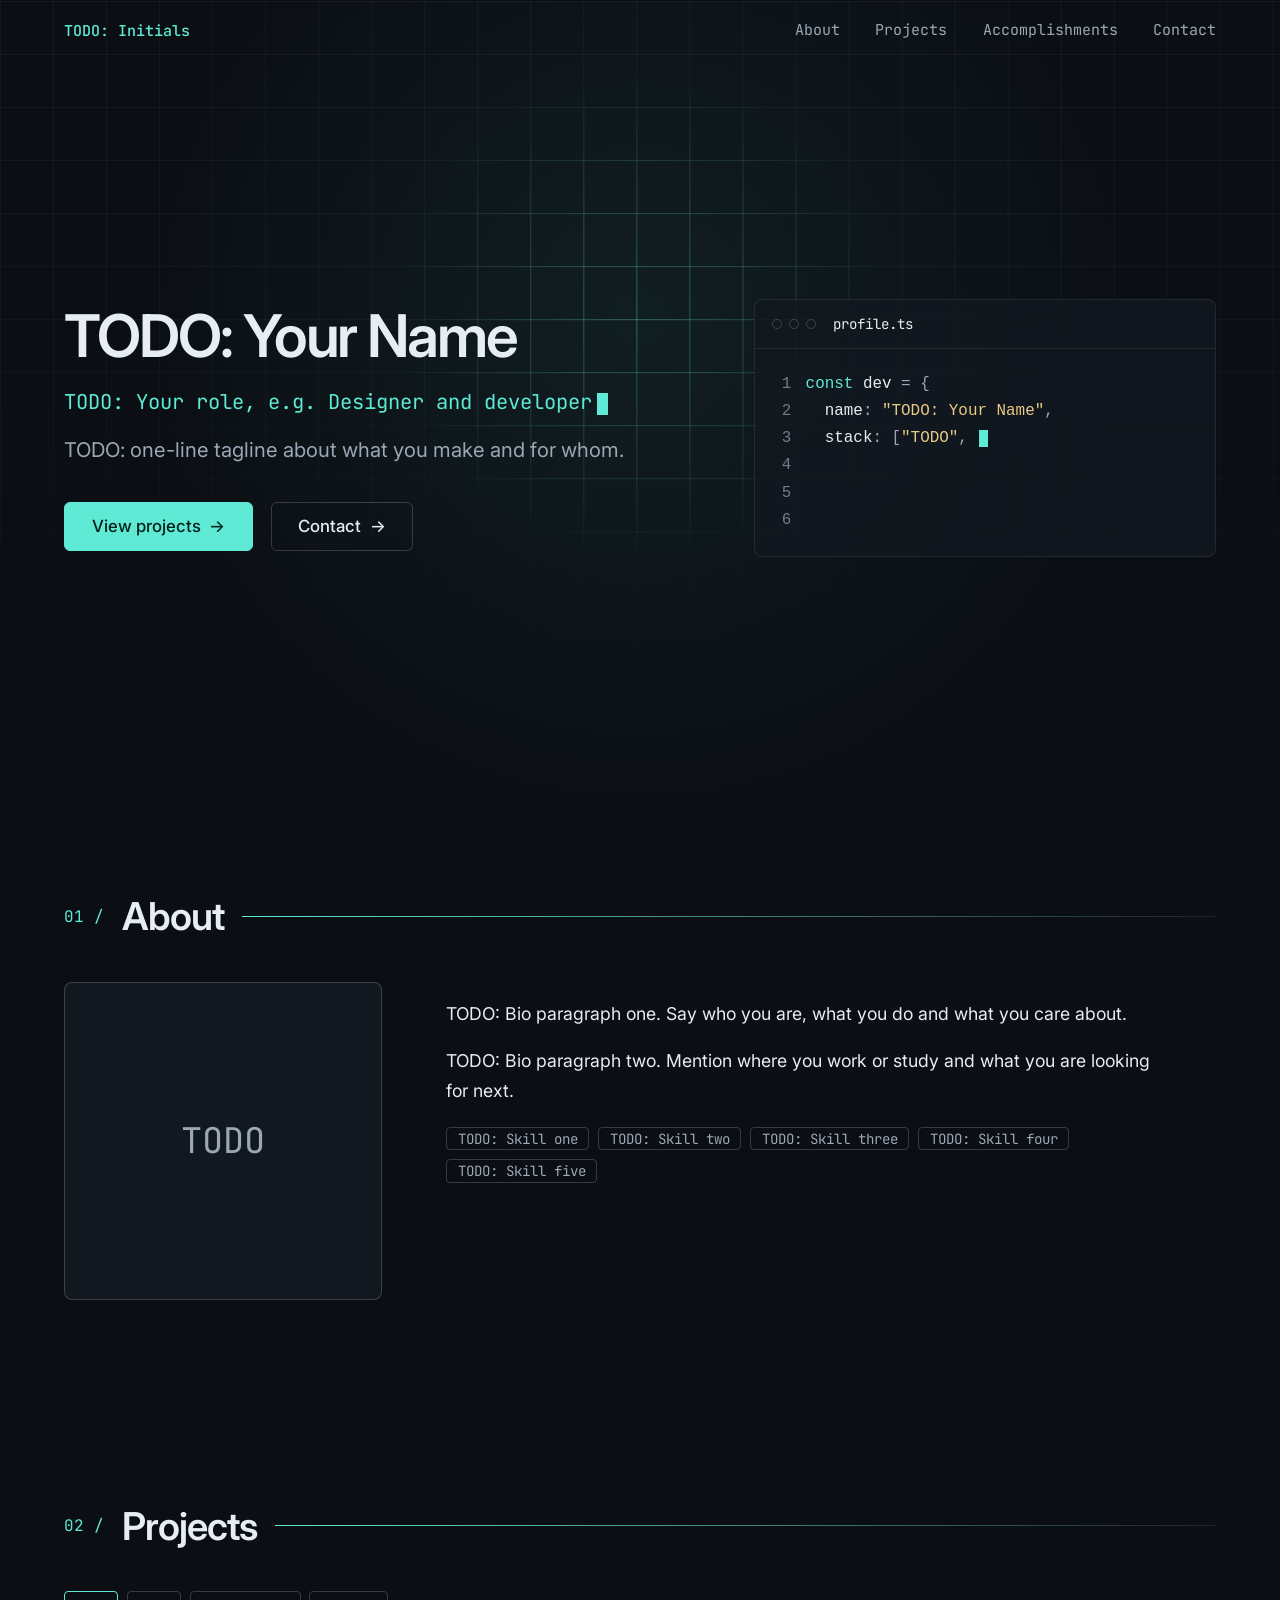
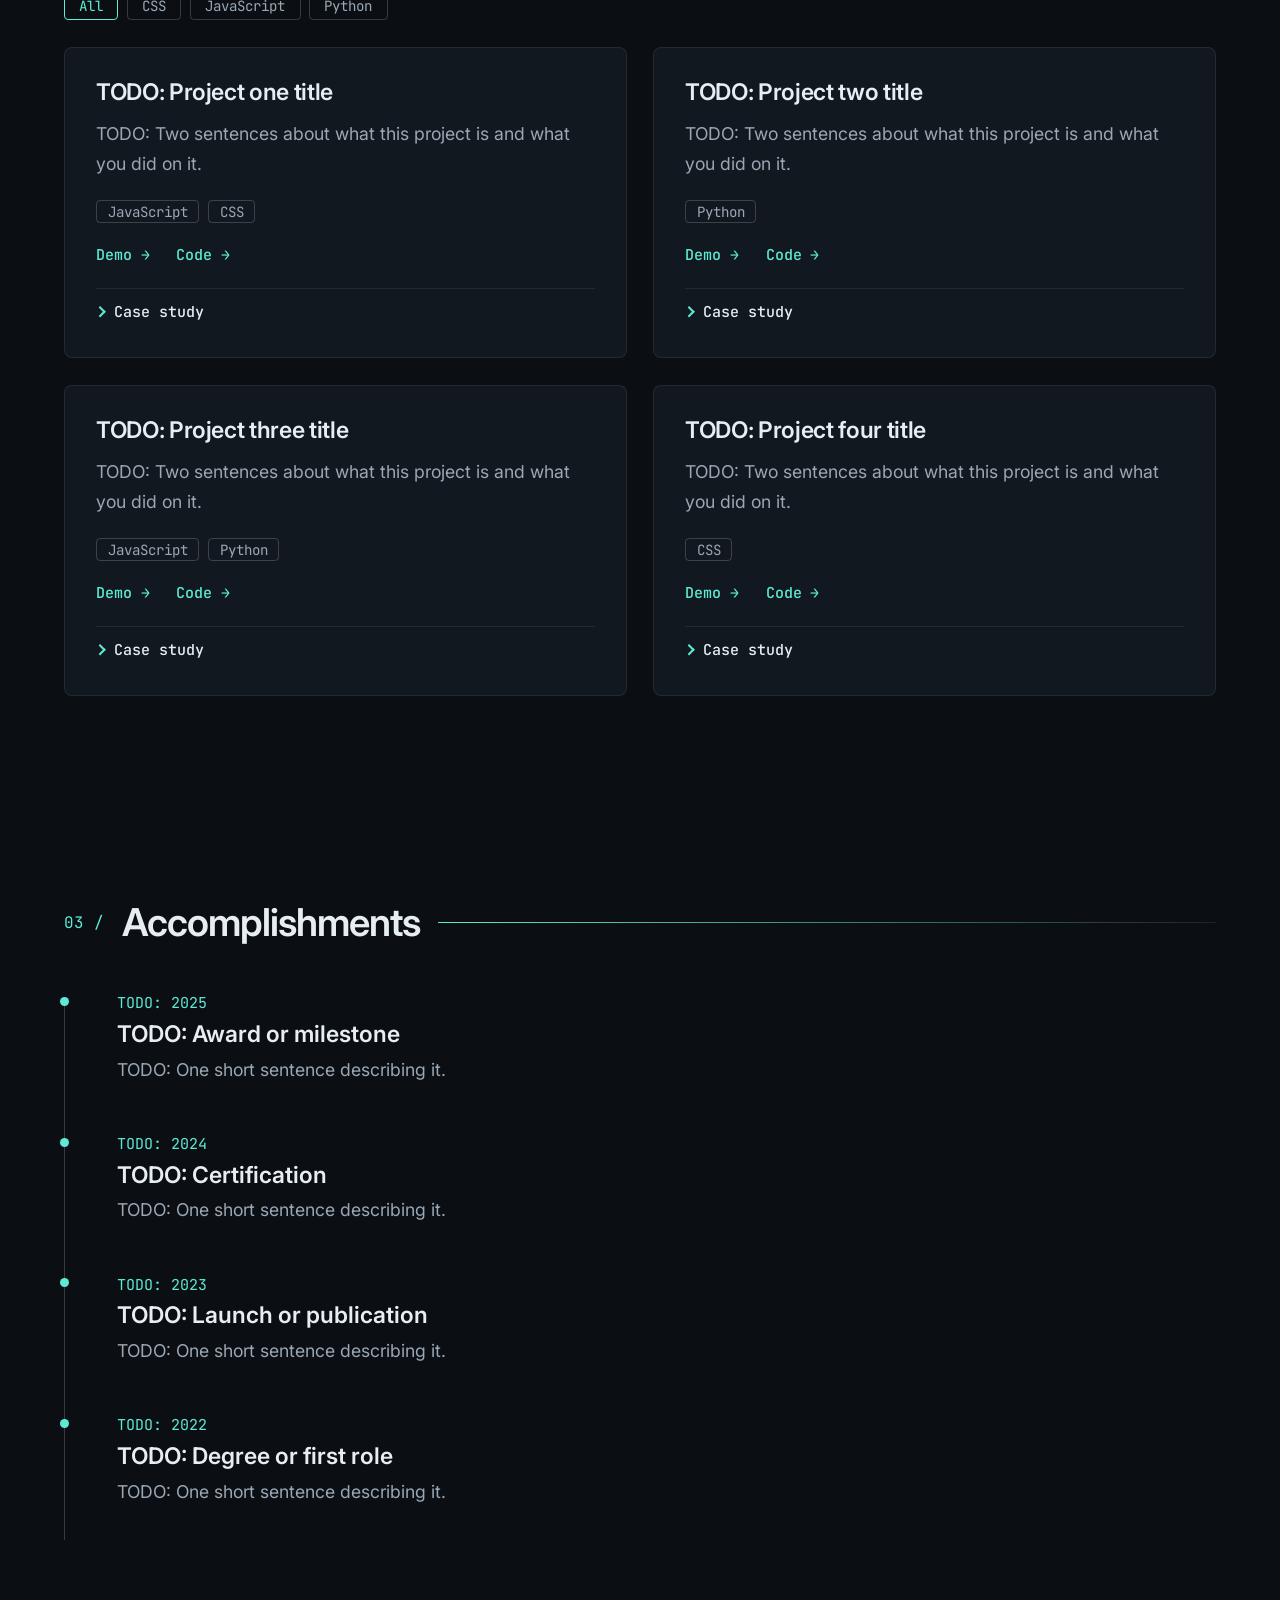
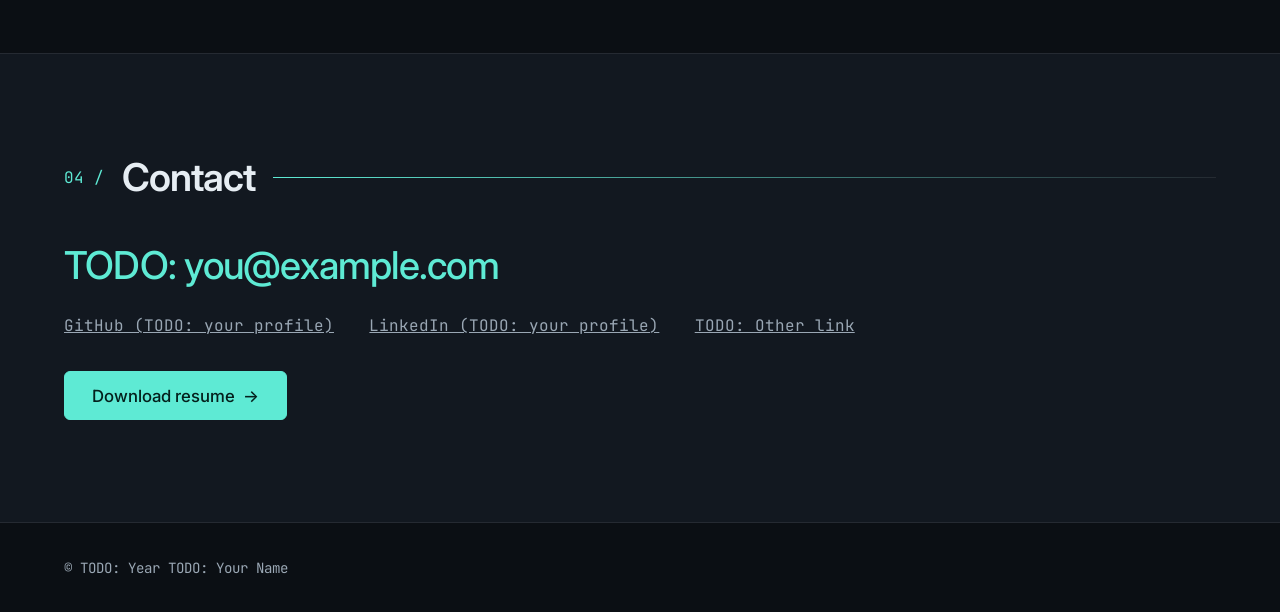
==== index.html @ 03b87ec3 "Swap the hero terminal for a code snippet that types itself The interactive terminal printed my info" ====
<!DOCTYPE html>
<html lang="en">
<head>
<meta charset="utf-8">
<meta name="viewport" content="width=device-width, initial-scale=1">
<title>TODO: Your Name - Portfolio</title>
<meta name="description" content="TODO: one-line description of your portfolio">
<meta name="color-scheme" content="dark">
<meta name="theme-color" content="#0b0f14">
<link rel="icon" href="data:,">
<link rel="preconnect" href="https://fonts.googleapis.com">
<link rel="preconnect" href="https://fonts.gstatic.com" crossorigin>
<link href="https://fonts.googleapis.com/css2?family=Inter:wght@400;500;600&family=JetBrains+Mono:wght@400;500&display=swap" rel="stylesheet">
<link rel="stylesheet" href="style.css">
<script>document.documentElement.classList.add('js');</script>
</head>
<body>
<div class="progress" aria-hidden="true"></div>
<a class="skip" href="#main">Skip to content</a>

<header class="site-header">
  <nav class="nav" aria-label="Main">
    <a class="logo" href="#top">TODO: Initials</a>
    <button class="nav-toggle" type="button" aria-expanded="false" aria-controls="nav-links">
      <span class="nav-toggle-label">Menu</span>
    </button>
    <ul class="nav-links" id="nav-links">
      <li><a href="#about">About</a></li>
      <li><a href="#projects">Projects</a></li>
      <li><a href="#accomplishments">Accomplishments</a></li>
      <li><a href="#contact">Contact</a></li>
    </ul>
  </nav>
</header>

<main id="main">
  <section class="hero" id="top" aria-labelledby="hero-title">
    <div class="wrap hero-grid">
      <div class="hero-copy">
        <h1 id="hero-title" class="hero-title" style="--i:0">TODO: Your Name</h1>
        <p class="hero-role" style="--i:1">TODO: Your role, e.g. Designer and developer<span class="caret" aria-hidden="true"></span></p>
        <p class="hero-tag" style="--i:2">TODO: one-line tagline about what you make and for whom.</p>
        <div class="btn-row" style="--i:3">
          <a class="btn btn-primary" href="#projects">View projects</a>
          <a class="btn btn-ghost" href="#contact">Contact</a>
        </div>
      </div>
      <aside class="term" aria-label="At a glance" style="--i:4">
        <div class="term-bar"><i aria-hidden="true"></i><i aria-hidden="true"></i><i aria-hidden="true"></i><span>profile.ts</span></div>
        <pre class="code"><code><span class="ln"><span class="tok-kw">const</span> <span class="tok-key">dev</span> <span class="tok-punc">=</span> <span class="tok-punc">{</span></span><span class="ln">  <span class="tok-key">name</span><span class="tok-punc">:</span> <span class="tok-str">"TODO: Your Name"</span><span class="tok-punc">,</span></span><span class="ln">  <span class="tok-key">stack</span><span class="tok-punc">:</span> <span class="tok-punc">[</span><span class="tok-str">"TODO"</span><span class="tok-punc">,</span> <span class="tok-str">"TODO"</span><span class="tok-punc">],</span></span><span class="ln">  <span class="tok-key">builds</span><span class="tok-punc">:</span> <span class="tok-str">"TODO: what you build"</span><span class="tok-punc">,</span></span><span class="ln">  <span class="tok-key">openTo</span><span class="tok-punc">:</span> <span class="tok-str">"TODO: roles you want"</span><span class="tok-punc">,</span></span><span class="ln"><span class="tok-punc">};</span></span></code></pre>
      </aside>
    </div>
  </section>

  <section class="section" id="about" aria-labelledby="about-title">
    <div class="wrap">
    <div class="sec-head reveal"><span class="num" aria-hidden="true">01 /</span><h2 id="about-title" class="h2">About</h2></div>
    <div class="about-grid reveal">
      <div class="photo">
        <span class="photo-fallback" aria-hidden="true">TODO</span>
        <img src="photo.jpg" alt="TODO: describe your photo, e.g. Portrait of your name smiling" width="400" height="500" onerror="this.remove()">
      </div>
      <div>
        <p>TODO: Bio paragraph one. Say who you are, what you do and what you care about.</p>
        <p>TODO: Bio paragraph two. Mention where you work or study and what you are looking for next.</p>
        <ul class="tags" aria-label="Skills">
          <li class="reveal">TODO: Skill one</li>
          <li class="reveal">TODO: Skill two</li>
          <li class="reveal">TODO: Skill three</li>
          <li class="reveal">TODO: Skill four</li>
          <li class="reveal">TODO: Skill five</li>
        </ul>
      </div>
    </div>
    </div>
  </section>

  <section class="section" id="projects" aria-labelledby="projects-title">
    <div class="wrap">
      <div class="sec-head reveal"><span class="num" aria-hidden="true">02 /</span><h2 id="projects-title" class="h2">Projects</h2></div>
      <div class="cards">
        <article class="card reveal" data-tags="JavaScript,CSS">
          <h3>TODO: Project one title</h3>
          <p>TODO: Two sentences about what this project is and what you did on it.</p>
          <ul class="tags"><li>JavaScript</li><li>CSS</li></ul>
          <p class="links"><a href="#">Demo<span class="sr"> of TODO: Project one</span></a> <a href="#">Code<span class="sr"> of TODO: Project one</span></a></p>
        <details class="case">
            <summary>Case study</summary>
            <dl>
              <dt>Problem</dt><dd>TODO: What problem the project set out to solve.</dd>
              <dt>What I did</dt><dd>TODO: Your role, decisions and the work itself.</dd>
              <dt>Result</dt><dd>TODO: What changed, with a number if you have one.</dd>
            </dl>
          </details>
        </article>
        <article class="card reveal" data-tags="Python">
          <h3>TODO: Project two title</h3>
          <p>TODO: Two sentences about what this project is and what you did on it.</p>
          <ul class="tags"><li>Python</li></ul>
          <p class="links"><a href="#">Demo<span class="sr"> of TODO: Project two</span></a> <a href="#">Code<span class="sr"> of TODO: Project two</span></a></p>
        <details class="case">
            <summary>Case study</summary>
            <dl>
              <dt>Problem</dt><dd>TODO: What problem the project set out to solve.</dd>
              <dt>What I did</dt><dd>TODO: Your role, decisions and the work itself.</dd>
              <dt>Result</dt><dd>TODO: What changed, with a number if you have one.</dd>
            </dl>
          </details>
        </article>
        <article class="card reveal" data-tags="JavaScript,Python">
          <h3>TODO: Project three title</h3>
          <p>TODO: Two sentences about what this project is and what you did on it.</p>
          <ul class="tags"><li>JavaScript</li><li>Python</li></ul>
          <p class="links"><a href="#">Demo<span class="sr"> of TODO: Project three</span></a> <a href="#">Code<span class="sr"> of TODO: Project three</span></a></p>
        <details class="case">
            <summary>Case study</summary>
            <dl>
              <dt>Problem</dt><dd>TODO: What problem the project set out to solve.</dd>
              <dt>What I did</dt><dd>TODO: Your role, decisions and the work itself.</dd>
              <dt>Result</dt><dd>TODO: What changed, with a number if you have one.</dd>
            </dl>
          </details>
        </article>
        <article class="card reveal" data-tags="CSS">
          <h3>TODO: Project four title</h3>
          <p>TODO: Two sentences about what this project is and what you did on it.</p>
          <ul class="tags"><li>CSS</li></ul>
          <p class="links"><a href="#">Demo<span class="sr"> of TODO: Project four</span></a> <a href="#">Code<span class="sr"> of TODO: Project four</span></a></p>
        <details class="case">
            <summary>Case study</summary>
            <dl>
              <dt>Problem</dt><dd>TODO: What problem the project set out to solve.</dd>
              <dt>What I did</dt><dd>TODO: Your role, decisions and the work itself.</dd>
              <dt>Result</dt><dd>TODO: What changed, with a number if you have one.</dd>
            </dl>
          </details>
        </article>
      </div>
    </div>
  </section>

  <section class="section" id="accomplishments" aria-labelledby="acc-title">
    <div class="wrap">
      <div class="sec-head reveal"><span class="num" aria-hidden="true">03 /</span><h2 id="acc-title" class="h2">Accomplishments</h2></div>
      <ol class="timeline draw">
        <li class="reveal"><span class="year">TODO: 2025</span><h3>TODO: Award or milestone</h3><p>TODO: One short sentence describing it.</p></li>
        <li class="reveal"><span class="year">TODO: 2024</span><h3>TODO: Certification</h3><p>TODO: One short sentence describing it.</p></li>
        <li class="reveal"><span class="year">TODO: 2023</span><h3>TODO: Launch or publication</h3><p>TODO: One short sentence describing it.</p></li>
        <li class="reveal"><span class="year">TODO: 2022</span><h3>TODO: Degree or first role</h3><p>TODO: One short sentence describing it.</p></li>
      </ol>
    </div>
  </section>

  <section class="section contact" id="contact" aria-labelledby="contact-title">
    <div class="wrap">
      <div class="sec-head reveal"><span class="num" aria-hidden="true">04 /</span><h2 id="contact-title" class="h2">Contact</h2></div>
      <div class="reveal">
      <p class="contact-lead"><a href="mailto:todo@example.com">TODO: you@example.com</a></p>
      <ul class="socials">
        <li><a href="https://github.com/">GitHub (TODO: your profile)</a></li>
        <li><a href="https://www.linkedin.com/">LinkedIn (TODO: your profile)</a></li>
        <li><a href="https://example.com/">TODO: Other link</a></li>
      </ul>
      <a class="btn btn-primary" href="resume.pdf" download>Download resume</a>
      </div>
    </div>
  </section>
</main>

<footer class="site-footer">
  <div class="wrap"><p>&copy; TODO: Year TODO: Your Name</p></div>
</footer>

<script src="script.js"></script>
</body>
</html>
---- style.css ----
:root {
  --bg: #0b0f14;
  --surface: #121820;
  --ink: #e6edf3;
  --muted: #9aa7b4;
  --line: rgba(255, 255, 255, .08);
  --line-strong: rgba(255, 255, 255, .18);
  --accent: #5eead4;
  --str: #e8c987;
  --on-accent: #04201c;
  --font-sans: "Inter", system-ui, sans-serif;
  --font-mono: "JetBrains Mono", ui-monospace, "Cascadia Mono", Consolas, monospace;
  --gutter: clamp(1rem, 5vw, 6rem);
  --wrap: min(100% - 2 * var(--gutter), 100rem);
  --mx: 50%;
  --my: 40%;
}

*, *::before, *::after { box-sizing: border-box; }
html { font-size: clamp(16px, 0.6vw + 10px, 20px); scroll-behavior: smooth; scroll-padding-top: 4.5rem; color-scheme: dark; }
body {
  margin: 0; background: var(--bg); color: var(--ink);
  font: 1rem/1.65 var(--font-sans);
  overflow-x: hidden;
}
img { max-width: 100%; display: block; }
a { color: inherit; }
:focus-visible { outline: 2px solid var(--accent); outline-offset: 3px; border-radius: 4px; }
.sr { position: absolute; width: 1px; height: 1px; overflow: hidden; clip: rect(0 0 0 0); white-space: nowrap; }
.wrap { width: var(--wrap); margin-inline: auto; }
p { max-width: 65ch; }

.skip { position: absolute; left: 1rem; top: -4rem; background: var(--accent); color: var(--on-accent); padding: .6rem 1rem; z-index: 100; border-radius: 6px; }
.skip:focus { top: 1rem; }

.progress { position: fixed; top: 0; left: 0; width: 100%; height: 2px; background: var(--accent); transform: scaleX(0); transform-origin: left; z-index: 60; pointer-events: none; }

/* nav */
.site-header { position: sticky; top: 0; z-index: 50; border-bottom: 1px solid transparent; transition: background-color .3s, border-color .3s, backdrop-filter .3s; }
.site-header.scrolled { background: rgba(11, 15, 20, .72); backdrop-filter: blur(12px); -webkit-backdrop-filter: blur(12px); border-bottom-color: var(--line); }
.nav { width: var(--wrap); margin-inline: auto; display: flex; align-items: center; justify-content: space-between; min-height: 3.5rem; flex-wrap: wrap; font-family: var(--font-mono); font-size: .85rem; }
.logo { font-weight: 500; text-decoration: none; color: var(--accent); }
.nav-links { list-style: none; display: flex; gap: 2rem; margin: 0; padding: 0; }
.nav-links a { text-decoration: none; color: var(--muted); padding: .25rem 0; background: linear-gradient(var(--accent), var(--accent)) 0 100% / 0 1px no-repeat; transition: background-size .25s, color .2s; }
.nav-links a:hover, .nav-links a.active { color: var(--ink); background-size: 100% 1px; }
.nav-links a.active { color: var(--accent); }
.nav-toggle { display: none; font: 500 .85rem var(--font-mono); color: var(--ink); background: none; border: 1px solid var(--line-strong); border-radius: 6px; padding: .35rem .9rem; cursor: pointer; }
@media (max-width: 720px) {
  .nav-toggle { display: block; }
  .nav-links { display: none; flex-direction: column; gap: 0; width: 100%; padding-bottom: .75rem; }
  .nav-links.open { display: flex; }
  .nav-links a { display: block; padding: .6rem 0; background-image: none; }
}

/* hero */
.hero {
  position: relative; min-height: 88vh; display: flex; align-items: center; overflow: hidden; padding: 4rem 0;
  margin-top: -3.5rem; padding-top: 7.5rem;
  background: radial-gradient(40rem circle at var(--mx) var(--my), rgba(94, 234, 212, .07), transparent 70%), var(--bg);
}
.hero::before, .hero::after {
  content: ""; position: absolute; inset: 0; pointer-events: none;
  background-image: linear-gradient(var(--grid) 1px, transparent 1px), linear-gradient(90deg, var(--grid) 1px, transparent 1px);
  background-size: 3rem 3rem;
}
.hero::before { --grid: rgba(255, 255, 255, .045); -webkit-mask-image: linear-gradient(#000 30%, transparent 95%); mask-image: linear-gradient(#000 30%, transparent 95%); }
.hero::after { --grid: rgba(94, 234, 212, .35); opacity: 0; transition: opacity .3s;
  -webkit-mask-image: radial-gradient(14rem circle at var(--mx) var(--my), #000, transparent); mask-image: radial-gradient(14rem circle at var(--mx) var(--my), #000, transparent); }
.fx-on .hero::after { opacity: 1; }
.hero-grid { position: relative; z-index: 1; display: grid; gap: 3rem; }
@media (min-width: 1100px) { .hero-grid { grid-template-columns: minmax(0, 1.3fr) minmax(0, 1fr); align-items: center; gap: 5rem; } }
.hero-title { font: 600 clamp(2.5rem, 4.6vw, 5rem)/1.05 var(--font-sans); letter-spacing: -.035em; margin: 0 0 1.25rem; overflow-wrap: anywhere; }
.hero-role { font: 400 clamp(1.1rem, 1.6vw, 1.6rem)/1.3 var(--font-mono); color: var(--accent); margin: 0 0 1rem; }
.caret { display: inline-block; width: .55em; height: 1.1em; margin-left: .25em; vertical-align: text-bottom; background: var(--accent); animation: blink 1.1s steps(1) infinite; }
@keyframes blink { 50% { opacity: 0; } }
.hero-tag { color: var(--muted); font-size: 1.15rem; margin: 0 0 2rem; }

.term { background: rgba(18, 24, 32, .8); border: 1px solid var(--line); border-radius: 8px; font-family: var(--font-mono); font-size: .9rem; overflow: hidden; }
.term-bar { display: flex; align-items: center; gap: .4rem; padding: .7rem 1rem; border-bottom: 1px solid var(--line); color: var(--muted); font-size: .8rem; }
.term-bar i { width: .55rem; height: .55rem; border-radius: 50%; border: 1px solid var(--line-strong); }
.term-bar span { margin-left: .6rem; color: var(--ink); }

.js .hero-grid [style*="--i"] { animation: rise .8s cubic-bezier(.2, .7, .2, 1) both; animation-delay: calc(var(--i) * 110ms + 100ms); }
@keyframes rise { from { opacity: 0; transform: translateY(18px); } }

.btn-row { display: flex; gap: 1rem; flex-wrap: wrap; }
.btn { display: inline-block; font: 500 .95rem var(--font-sans); text-decoration: none; padding: .75rem 1.5rem; border: 1px solid var(--line-strong); border-radius: 6px; transition: box-shadow .25s, border-color .25s, background-color .25s; }
.btn::after, .links a::after { content: "\2192"; content: "\2192" / ""; display: inline-block; margin-left: .5rem; transition: transform .2s; }
.btn:hover::after, .links a:hover::after { transform: translateX(4px); }
.btn-primary { background: var(--accent); border-color: var(--accent); color: var(--on-accent); }
.btn-primary:hover { box-shadow: 0 0 1.5rem rgba(94, 234, 212, .35); }
.btn-ghost:hover { border-color: var(--accent); color: var(--accent); }

/* sections */
.section { padding: clamp(4rem, 8vw, 8rem) 0; }
.sec-head { display: flex; align-items: center; gap: 1rem; margin: 0 0 2.5rem; }
.sec-head .num { font: 400 .9rem var(--font-mono); color: var(--accent); }
.sec-head::after { content: ""; flex: 1; height: 1px; background: linear-gradient(90deg, var(--accent), var(--line)); transform-origin: left; transition: transform .9s cubic-bezier(.2, .7, .2, 1) .2s; }
.js .sec-head::after { transform: scaleX(0); }
.js .sec-head.in::after { transform: none; }
.h2 { font: 600 clamp(1.75rem, 3vw, 2.75rem)/1.1 var(--font-sans); letter-spacing: -.025em; margin: 0; }
.tags { list-style: none; display: flex; flex-wrap: wrap; gap: .5rem; padding: 0; margin: 1.25rem 0; }
.tags li { border: 1px solid var(--line-strong); border-radius: 4px; padding: .1rem .6rem; font: 400 .8rem var(--font-mono); color: var(--muted); }

.about-grid { display: grid; grid-template-columns: minmax(0, 18rem) minmax(0, 1fr); gap: clamp(2rem, 5vw, 5rem); align-items: start; }
.photo { position: relative; aspect-ratio: 1; border-radius: 8px; overflow: hidden; border: 1px solid var(--line-strong); background: var(--surface); }
.photo img { position: absolute; inset: 0; width: 100%; height: 100%; object-fit: cover; }
.photo-fallback { position: absolute; inset: 0; display: grid; place-items: center; font: 400 2rem var(--font-mono); color: var(--muted); }
@media (max-width: 720px) { .about-grid { grid-template-columns: 1fr; gap: 2rem; } .photo { max-width: 15rem; } }

/* project cards */
.cards { display: grid; grid-template-columns: 1fr; gap: 1.5rem; perspective: 1000px; }
@media (min-width: 48rem) { .cards { grid-template-columns: repeat(2, 1fr); } }
.card {
  --rx: 0deg; --ry: 0deg; --gx: 50%; --gy: 50%;
  position: relative; background: var(--surface); border: 1px solid var(--line); border-radius: 8px; padding: 1.75rem;
  transform: rotateX(var(--rx)) rotateY(var(--ry));
  transition: transform .2s ease-out, border-color .2s;
}
.card:hover { border-color: var(--line-strong); }
.card.tilting { transition: border-color .2s; }
.card::before { content: ""; position: absolute; inset: -1px; border-radius: inherit; padding: 1px; pointer-events: none; opacity: 0; transition: opacity .2s;
  background: radial-gradient(16rem circle at var(--gx) var(--gy), var(--accent), transparent 60%);
  -webkit-mask: linear-gradient(#000 0 0) content-box, linear-gradient(#000 0 0); -webkit-mask-composite: xor;
  mask: linear-gradient(#000 0 0) content-box exclude, linear-gradient(#000 0 0); mask-composite: exclude; }
.card.tilting::before { opacity: 1; }
.card h3 { font: 600 1.3rem/1.2 var(--font-sans); letter-spacing: -.015em; margin: 0 0 .75rem; }
.card p { margin: 0 0 .5rem; color: var(--muted); }
.links { display: flex; gap: 1.5rem; font: 500 .85rem var(--font-mono); }
.links a { color: var(--accent); text-decoration: none; }
.links a:hover { text-decoration: underline; text-underline-offset: .25em; }

/* project filter + case study */
.filters { display: flex; flex-wrap: wrap; gap: .5rem; margin: 0 0 1.5rem; }
.filters button { font: 400 .8rem var(--font-mono); color: var(--muted); background: none; border: 1px solid var(--line-strong); border-radius: 4px; padding: .25rem .8rem; cursor: pointer; transition: color .2s, border-color .2s; }
.filters button:hover { color: var(--ink); }
.filters button[aria-pressed="true"] { color: var(--accent); border-color: var(--accent); }
.js .card.reveal.in.out { opacity: 0; scale: .96; pointer-events: none; transition: opacity .2s, scale .2s; transition-delay: 0s; }
.js .card.reveal.in { scale: 1; }
.card:has(details[open]) { grid-column: 1 / -1; }
.case { interpolate-size: allow-keywords; margin-top: 1.25rem; border-top: 1px solid var(--line); }
.case summary { display: flex; align-items: center; gap: .6rem; padding: .75rem 0 .25rem; cursor: pointer; list-style: none; font: 500 .85rem var(--font-mono); color: var(--ink); }
.case summary::-webkit-details-marker { display: none; }
.case summary::before { content: ""; width: .5em; height: .5em; border: solid var(--accent); border-width: 0 2px 2px 0; transform: rotate(-45deg); transition: transform .2s; }
.case[open] summary::before { transform: rotate(45deg); }
.case dl { margin: .75rem 0 0; max-width: 40rem; }
.case dt { font: 500 .8rem var(--font-mono); color: var(--accent); margin: 1rem 0 .25rem; }
.case dd { margin: 0; color: var(--muted); }
@supports (interpolate-size: allow-keywords) {
  .case::details-content { block-size: 0; overflow: clip; transition: block-size .3s ease, content-visibility .3s allow-discrete; }
  .case[open]::details-content { block-size: auto; }
}

/* timeline */
.timeline { list-style: none; margin: 0; padding: 0 0 0 2rem; position: relative; }
.timeline::before { content: ""; position: absolute; left: 0; top: .6rem; bottom: .6rem; width: 1px; background: var(--line-strong); transform-origin: top; transition: transform 1.4s cubic-bezier(.4, 0, .2, 1); }
.js .timeline.draw::before { transform: scaleY(0); }
.js .timeline.draw.in::before { transform: none; }
.timeline li { position: relative; padding: 0 0 2.5rem 1rem; max-width: 40rem; }
.timeline li::before { content: ""; position: absolute; left: calc(-2rem - 4px); top: .55rem; width: 9px; height: 9px; border-radius: 50%; background: var(--accent); }
.js .timeline li.in::before { animation: pulse 1.2s ease-out calc(var(--i) * 80ms); }
@keyframes pulse { 0% { box-shadow: 0 0 0 0 rgba(94, 234, 212, .6); } 100% { box-shadow: 0 0 0 .9rem transparent; } }
.year { font: 400 .85rem var(--font-mono); color: var(--accent); }
.timeline h3 { font: 600 1.3rem/1.2 var(--font-sans); margin: .25rem 0 .35rem; }
.timeline p { margin: 0; color: var(--muted); }

/* contact */
.contact { background: var(--surface); border-block: 1px solid var(--line); }
.contact-lead { font: 500 clamp(1.25rem, 3vw, 2.5rem)/1.2 var(--font-sans); letter-spacing: -.02em; overflow-wrap: anywhere; margin: 0 0 1.5rem; }
.contact-lead a { color: var(--accent); text-decoration: none; }
.socials { list-style: none; display: flex; gap: .5rem 2rem; flex-wrap: wrap; padding: 0; margin: 0 0 2rem; font: 400 .9rem var(--font-mono); color: var(--muted); }
.site-footer { padding: 2rem 0; color: var(--muted); font: 400 .8rem var(--font-mono); }
.site-footer p { margin: 0; }

/* scroll reveal (only when JS is on); --i is set by script.js */
.js .reveal { opacity: 0; transform: translateY(20px); transition: opacity .6s, transform .6s; transition-delay: calc(var(--i, 0) * 80ms); }
.js .reveal.in { opacity: 1; transform: none; }
.js .reveal.done { transition-delay: 0s; }
.js .card.reveal.in { transform: rotateX(var(--rx)) rotateY(var(--ry)); transition: opacity .6s, transform .2s ease-out, border-color .2s; }
.js .card.reveal.in.tilting { transition: opacity .6s, border-color .2s; }

@media (prefers-reduced-motion: reduce) {
  html { scroll-behavior: auto; }
  *, *::before, *::after { animation: none !important; transition: none !important; }
  .js .reveal { opacity: 1; transform: none; }
  .js .sec-head::after, .js .timeline.draw::before { transform: none; }
}

/* Hero code panel (JS types it in; without JS it is plain static text) */
.code { margin: 0; padding: 1.25rem 1rem; overflow-x: auto; line-height: 1.7; counter-reset: ln; tab-size: 2; }
.code code { font: inherit; display: block; white-space: pre; }
.code .ln { display: block; }
.code .ln::before { counter-increment: ln; content: counter(ln); display: inline-block; width: 2ch; margin-right: 1.5ch; text-align: right; color: var(--muted); opacity: .7; user-select: none; }
.tok-kw { color: var(--accent); }
.tok-key { color: var(--ink); }
.tok-str { color: var(--str); }
.tok-punc { color: var(--muted); }
.code .caret { width: .55em; height: 1.1em; margin-left: .1em; vertical-align: text-bottom; }
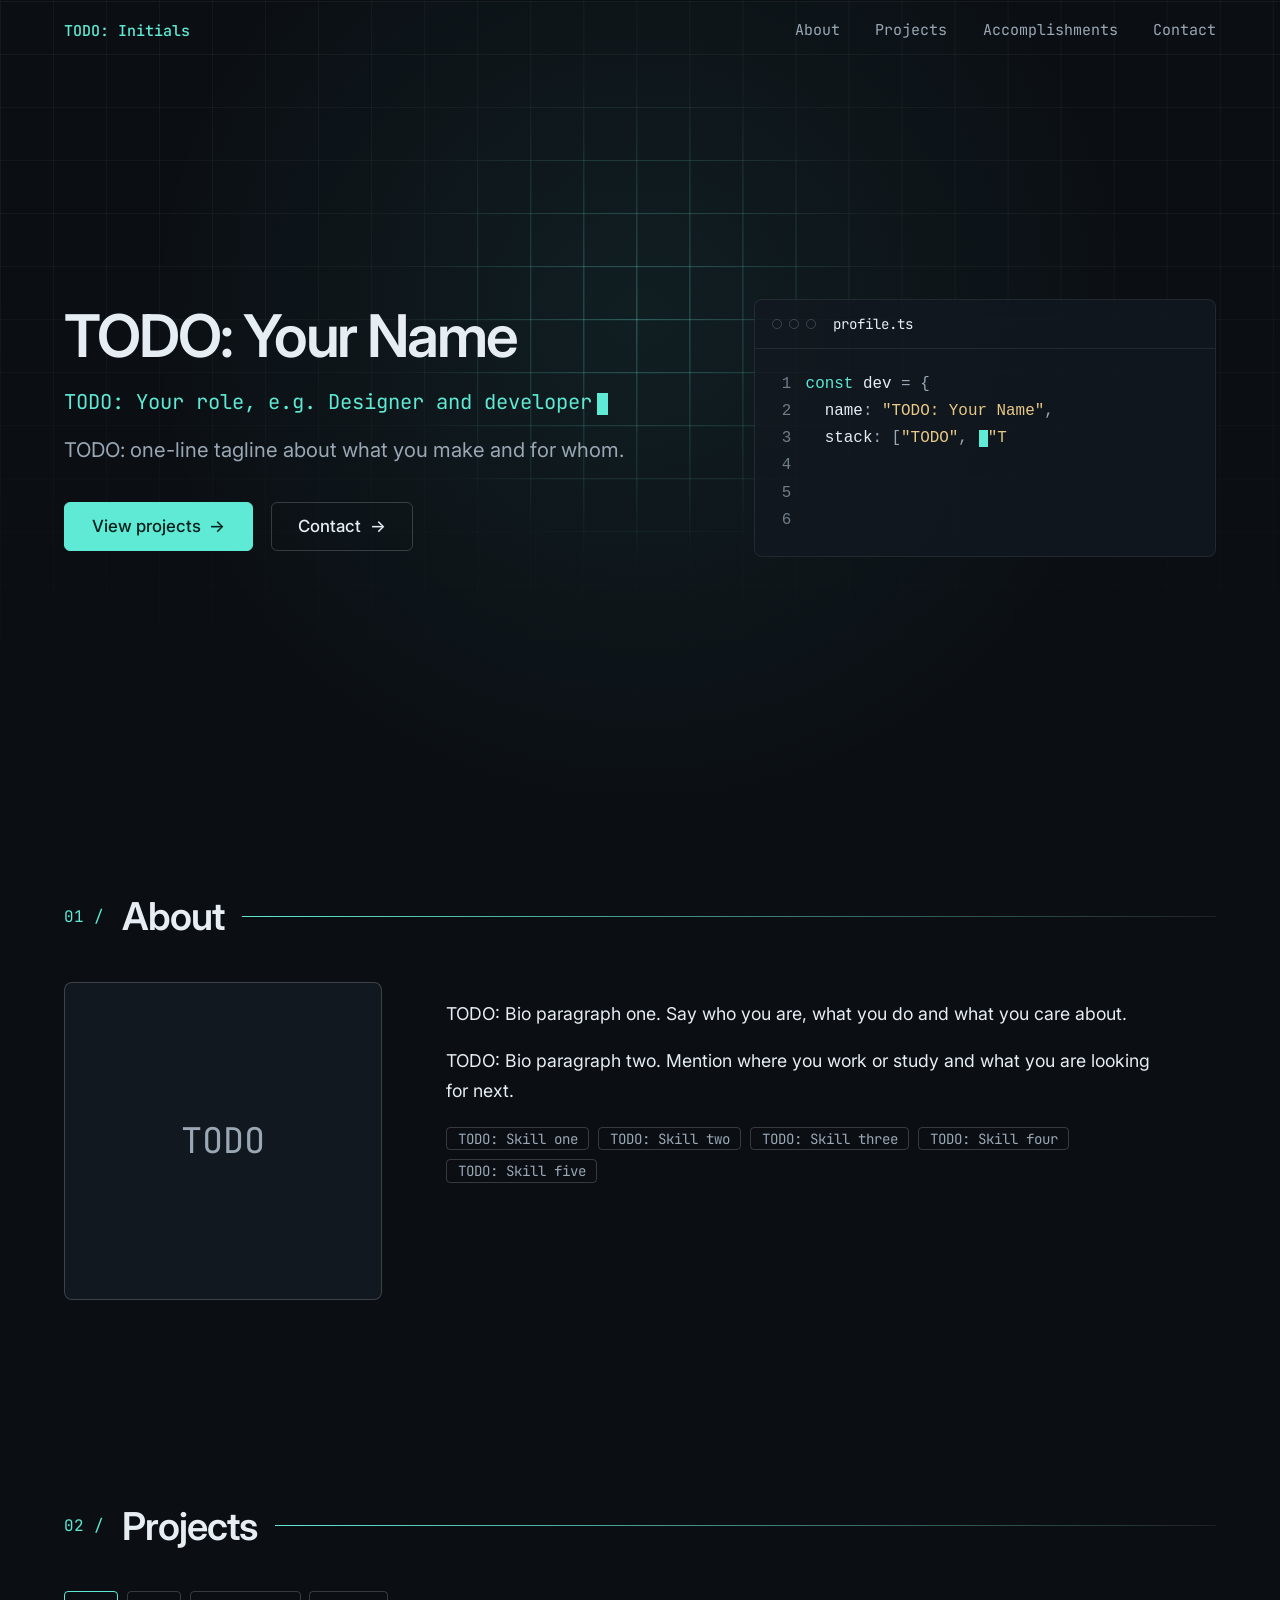
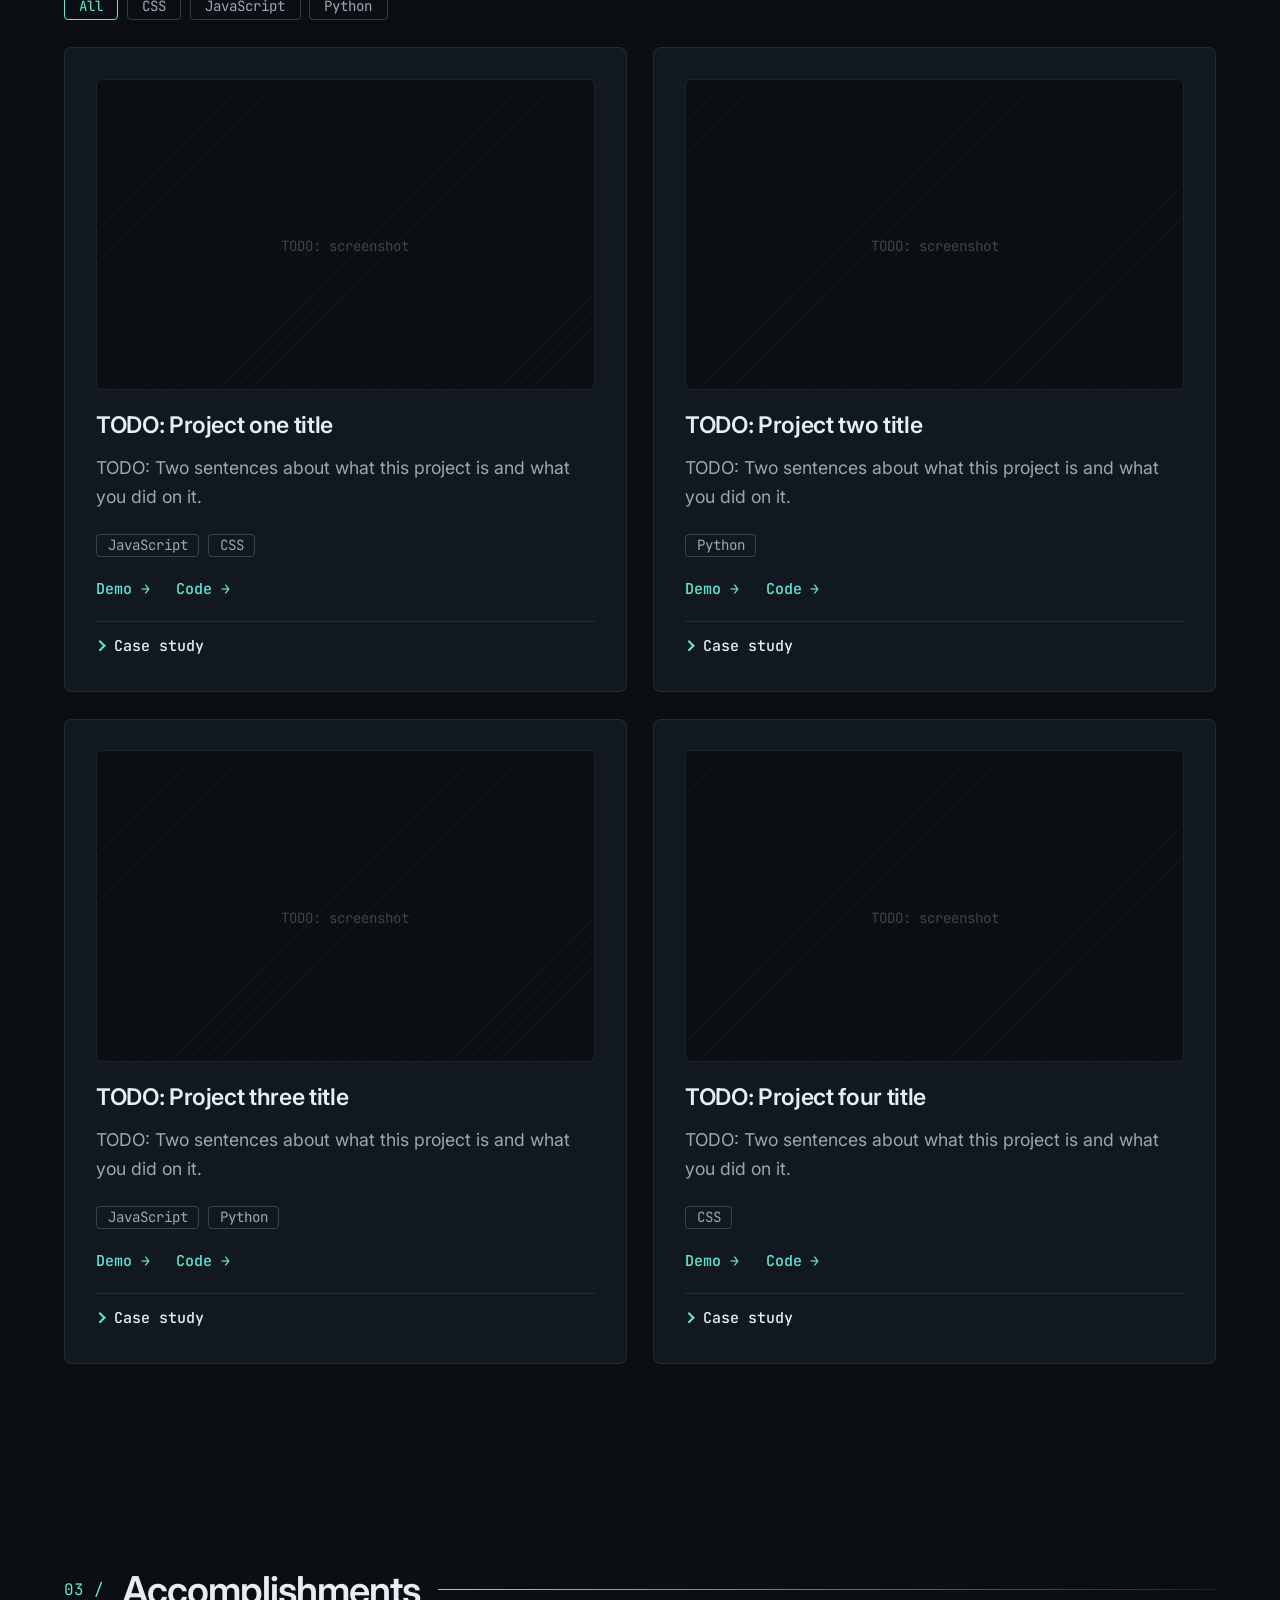
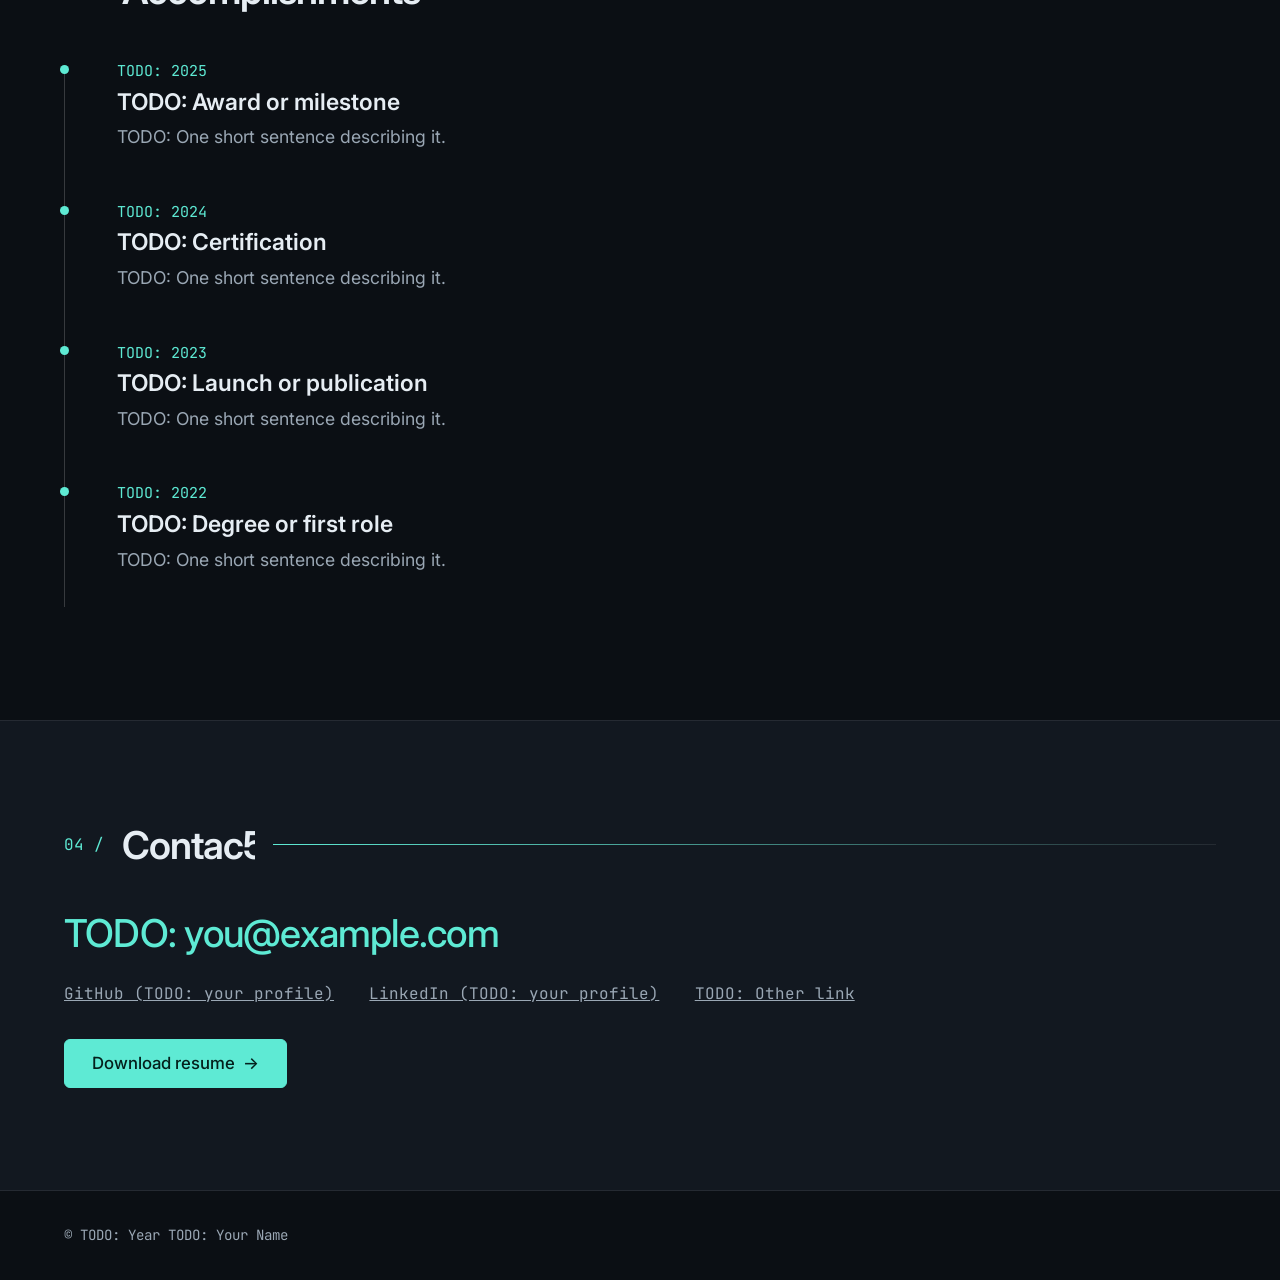
==== commit fb249812: "Add screenshot previews to the project cards Each project card now has a space for a screenshot that" ====
--- a/index.html
+++ b/index.html
@@ -80,6 +80,7 @@
       <div class="sec-head reveal"><span class="num" aria-hidden="true">02 /</span><h2 id="projects-title" class="h2">Projects</h2></div>
       <div class="cards">
         <article class="card reveal" data-tags="JavaScript,CSS">
+          <div class="preview"><img src="previews/project-1.webp" alt="Screenshot of TODO: Project one title" width="1200" height="750" loading="lazy" onerror="this.remove()"></div>
           <h3>TODO: Project one title</h3>
           <p>TODO: Two sentences about what this project is and what you did on it.</p>
           <ul class="tags"><li>JavaScript</li><li>CSS</li></ul>
@@ -94,6 +95,7 @@
           </details>
         </article>
         <article class="card reveal" data-tags="Python">
+          <div class="preview"><img src="previews/project-2.webp" alt="Screenshot of TODO: Project two title" width="1200" height="750" loading="lazy" onerror="this.remove()"></div>
           <h3>TODO: Project two title</h3>
           <p>TODO: Two sentences about what this project is and what you did on it.</p>
           <ul class="tags"><li>Python</li></ul>
@@ -108,6 +110,7 @@
           </details>
         </article>
         <article class="card reveal" data-tags="JavaScript,Python">
+          <div class="preview"><img src="previews/project-3.webp" alt="Screenshot of TODO: Project three title" width="1200" height="750" loading="lazy" onerror="this.remove()"></div>
           <h3>TODO: Project three title</h3>
           <p>TODO: Two sentences about what this project is and what you did on it.</p>
           <ul class="tags"><li>JavaScript</li><li>Python</li></ul>
@@ -122,6 +125,7 @@
           </details>
         </article>
         <article class="card reveal" data-tags="CSS">
+          <div class="preview"><img src="previews/project-4.webp" alt="Screenshot of TODO: Project four title" width="1200" height="750" loading="lazy" onerror="this.remove()"></div>
           <h3>TODO: Project four title</h3>
           <p>TODO: Two sentences about what this project is and what you did on it.</p>
           <ul class="tags"><li>CSS</li></ul>
--- a/style.css
+++ b/style.css
@@ -124,6 +124,19 @@
   -webkit-mask: linear-gradient(#000 0 0) content-box, linear-gradient(#000 0 0); -webkit-mask-composite: xor;
   mask: linear-gradient(#000 0 0) content-box exclude, linear-gradient(#000 0 0); mask-composite: exclude; }
 .card.tilting::before { opacity: 1; }
+.preview { position: relative; aspect-ratio: 16 / 10; margin: 0 0 1.25rem; overflow: hidden; border: 1px solid var(--line); border-radius: 6px; background: var(--bg); }
+.preview::after, .preview img { position: absolute; inset: 0; width: 100%; height: 100%; }
+.preview::after { content: "TODO: screenshot"; display: grid; place-items: center; font: 400 .8rem var(--font-mono); color: var(--muted);
+  background: repeating-linear-gradient(135deg, transparent 0 10px, var(--line) 10px 11px); }
+.preview img { z-index: 1; object-fit: cover; display: block; }
+.card:has(details[open]) .preview { max-width: 40rem; }
+@media (hover: hover) and (pointer: fine) and (prefers-reduced-motion: no-preference) {
+  .preview::after, .preview img { opacity: .35; transform: translateY(12px); transition: transform .25s ease-out, opacity .25s ease-out; }
+  .card:hover .preview::after, .card:hover .preview img,
+  .card:focus-within .preview::after, .card:focus-within .preview img { opacity: 1; }
+  .card:hover .preview::after, .card:focus-within .preview::after { transform: none; }
+  .card:hover .preview img, .card:focus-within .preview img { transform: scale(1.03); }
+}
 .card h3 { font: 600 1.3rem/1.2 var(--font-sans); letter-spacing: -.015em; margin: 0 0 .75rem; }
 .card p { margin: 0 0 .5rem; color: var(--muted); }
 .links { display: flex; gap: 1.5rem; font: 500 .85rem var(--font-mono); }
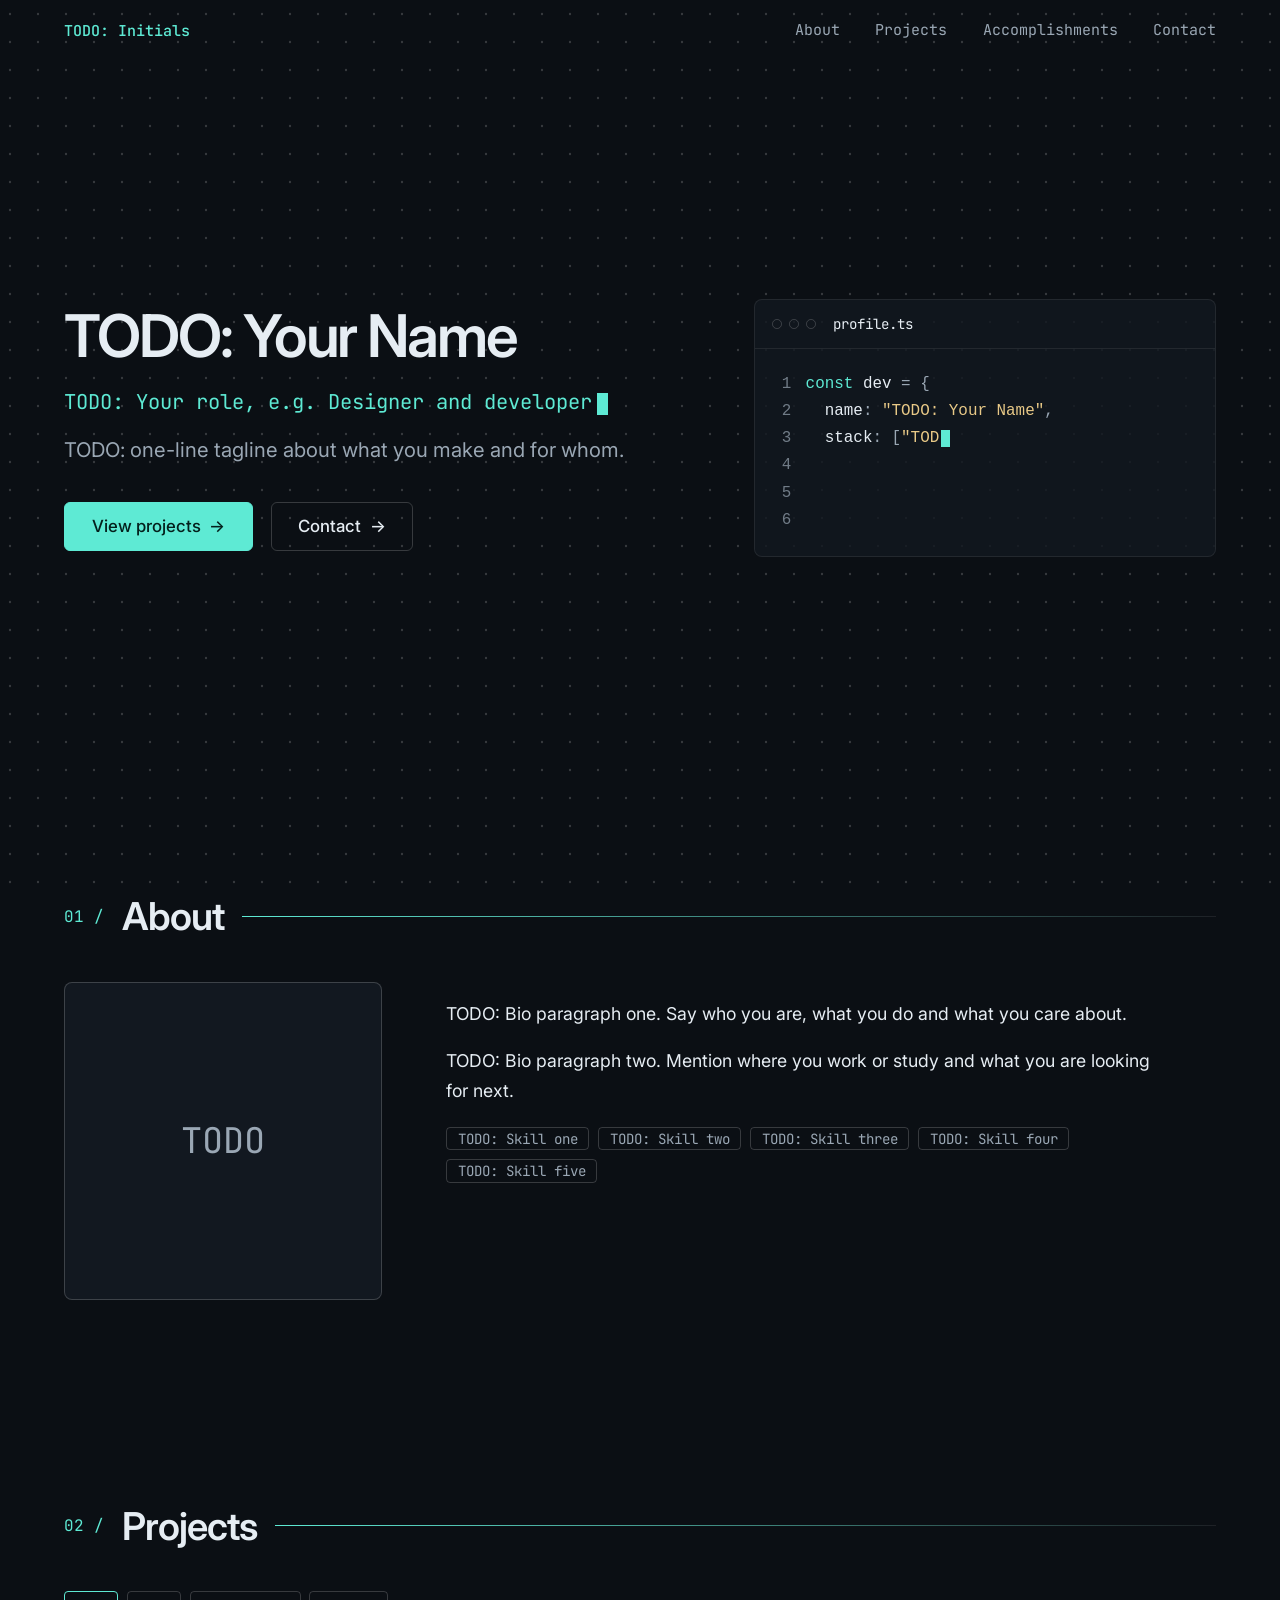
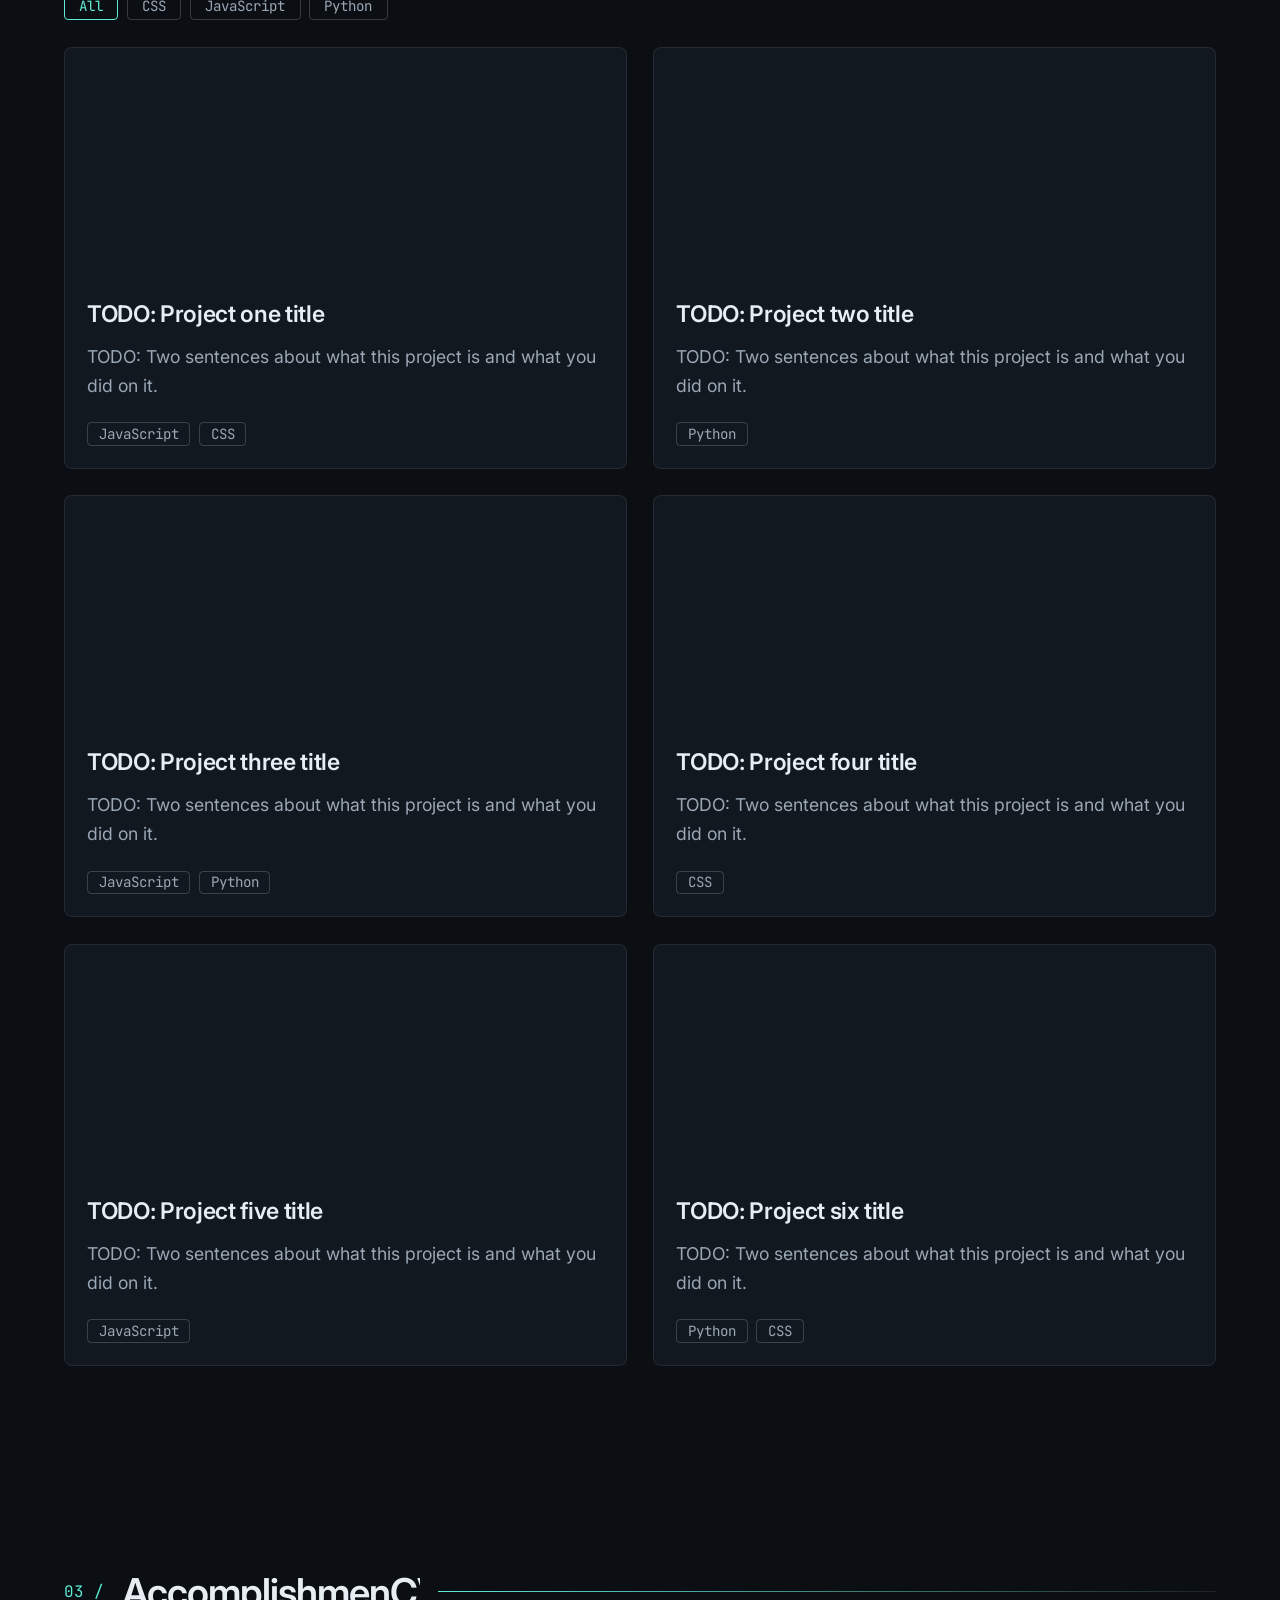
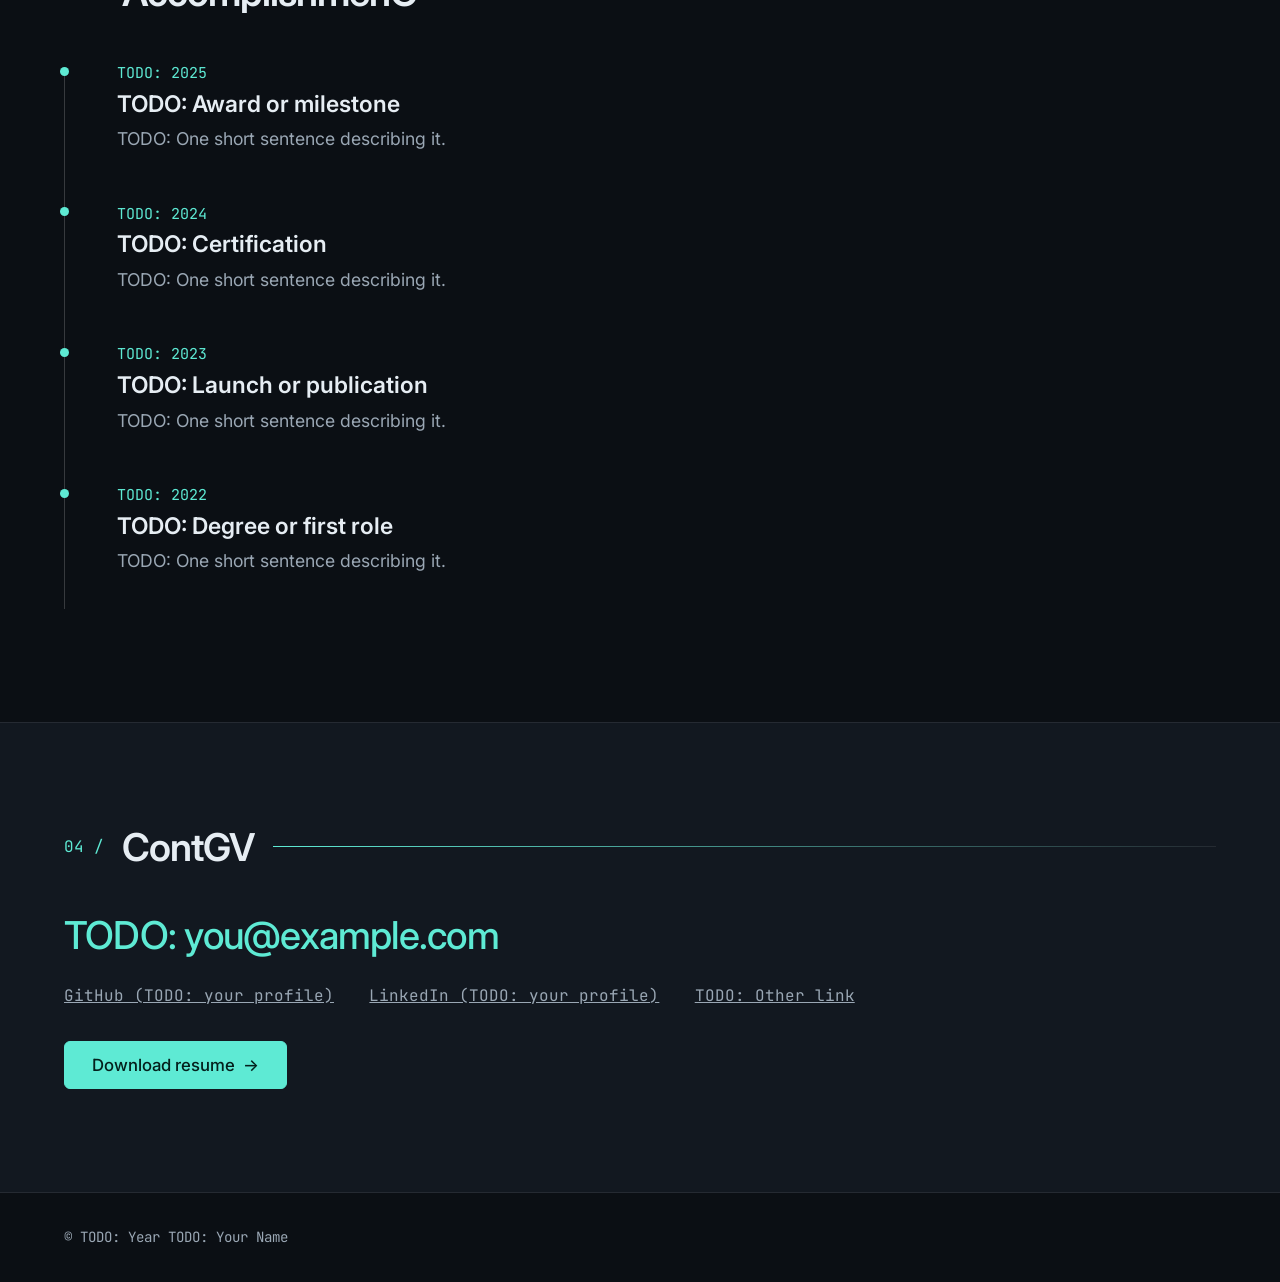
==== commit 667961b5: "Add two more project placeholders Six projects fill the new three-column grid evenly. The new ones r" ====
--- a/index.html
+++ b/index.html
@@ -139,6 +139,36 @@
             </dl>
           </details>
         </article>
+        <article class="card reveal" data-tags="JavaScript">
+          <div class="preview"><img src="previews/project-5.webp" alt="Screenshot of TODO: Project five title" width="1200" height="750" loading="lazy" onerror="this.remove()"></div>
+          <h3>TODO: Project five title</h3>
+          <p>TODO: Two sentences about what this project is and what you did on it.</p>
+          <ul class="tags"><li>JavaScript</li></ul>
+          <p class="links"><a href="#">Demo<span class="sr"> of TODO: Project five</span></a> <a href="#">Code<span class="sr"> of TODO: Project five</span></a></p>
+          <details class="case">
+            <summary>Case study</summary>
+            <dl>
+              <dt>Problem</dt><dd>TODO: What problem the project set out to solve.</dd>
+              <dt>What I did</dt><dd>TODO: Your role, decisions and the work itself.</dd>
+              <dt>Result</dt><dd>TODO: What changed, with a number if you have one.</dd>
+            </dl>
+          </details>
+        </article>
+        <article class="card reveal" data-tags="Python,CSS">
+          <div class="preview"><img src="previews/project-6.webp" alt="Screenshot of TODO: Project six title" width="1200" height="750" loading="lazy" onerror="this.remove()"></div>
+          <h3>TODO: Project six title</h3>
+          <p>TODO: Two sentences about what this project is and what you did on it.</p>
+          <ul class="tags"><li>Python</li><li>CSS</li></ul>
+          <p class="links"><a href="#">Demo<span class="sr"> of TODO: Project six</span></a> <a href="#">Code<span class="sr"> of TODO: Project six</span></a></p>
+          <details class="case">
+            <summary>Case study</summary>
+            <dl>
+              <dt>Problem</dt><dd>TODO: What problem the project set out to solve.</dd>
+              <dt>What I did</dt><dd>TODO: Your role, decisions and the work itself.</dd>
+              <dt>Result</dt><dd>TODO: What changed, with a number if you have one.</dd>
+            </dl>
+          </details>
+        </article>
       </div>
     </div>
   </section>
--- a/style.css
+++ b/style.css
@@ -12,8 +12,6 @@
   --font-mono: "JetBrains Mono", ui-monospace, "Cascadia Mono", Consolas, monospace;
   --gutter: clamp(1rem, 5vw, 6rem);
   --wrap: min(100% - 2 * var(--gutter), 100rem);
-  --mx: 50%;
-  --my: 40%;
 }
 
 *, *::before, *::after { box-sizing: border-box; }
@@ -56,17 +54,17 @@
 .hero {
   position: relative; min-height: 88vh; display: flex; align-items: center; overflow: hidden; padding: 4rem 0;
   margin-top: -3.5rem; padding-top: 7.5rem;
-  background: radial-gradient(40rem circle at var(--mx) var(--my), rgba(94, 234, 212, .07), transparent 70%), var(--bg);
-}
-.hero::before, .hero::after {
+}
+.hero::before {
   content: ""; position: absolute; inset: 0; pointer-events: none;
   background-image: linear-gradient(var(--grid) 1px, transparent 1px), linear-gradient(90deg, var(--grid) 1px, transparent 1px);
   background-size: 3rem 3rem;
 }
 .hero::before { --grid: rgba(255, 255, 255, .045); -webkit-mask-image: linear-gradient(#000 30%, transparent 95%); mask-image: linear-gradient(#000 30%, transparent 95%); }
-.hero::after { --grid: rgba(94, 234, 212, .35); opacity: 0; transition: opacity .3s;
-  -webkit-mask-image: radial-gradient(14rem circle at var(--mx) var(--my), #000, transparent); mask-image: radial-gradient(14rem circle at var(--mx) var(--my), #000, transparent); }
-.fx-on .hero::after { opacity: 1; }
+.dots { display: none; position: fixed; inset: 0; width: 100%; height: 100%; z-index: 0; pointer-events: none; }
+.dots-on .dots { display: block; }
+.dots-on .hero::before { display: none; } /* canvas replaces the CSS grid */
+main, .site-footer { position: relative; z-index: 1; } /* content above the dot canvas */
 .hero-grid { position: relative; z-index: 1; display: grid; gap: 3rem; }
 @media (min-width: 1100px) { .hero-grid { grid-template-columns: minmax(0, 1.3fr) minmax(0, 1fr); align-items: center; gap: 5rem; } }
 .hero-title { font: 600 clamp(2.5rem, 4.6vw, 5rem)/1.05 var(--font-sans); letter-spacing: -.035em; margin: 0 0 1.25rem; overflow-wrap: anywhere; }
@@ -111,6 +109,7 @@
 /* project cards */
 .cards { display: grid; grid-template-columns: 1fr; gap: 1.5rem; perspective: 1000px; }
 @media (min-width: 48rem) { .cards { grid-template-columns: repeat(2, 1fr); } }
+@media (min-width: 100rem) { .cards { grid-template-columns: repeat(4, 1fr); } } /* media rem = 16px, so ~1600px; keeps 4 tiles from orphaning */
 .card {
   --rx: 0deg; --ry: 0deg; --gx: 50%; --gy: 50%;
   position: relative; background: var(--surface); border: 1px solid var(--line); border-radius: 8px; padding: 1.75rem;
@@ -123,19 +122,29 @@
   background: radial-gradient(16rem circle at var(--gx) var(--gy), var(--accent), transparent 60%);
   -webkit-mask: linear-gradient(#000 0 0) content-box, linear-gradient(#000 0 0); -webkit-mask-composite: xor;
   mask: linear-gradient(#000 0 0) content-box exclude, linear-gradient(#000 0 0); mask-composite: exclude; }
-.card.tilting::before { opacity: 1; }
+.card.tilting::before { opacity: 1; z-index: 3; }
 .preview { position: relative; aspect-ratio: 16 / 10; margin: 0 0 1.25rem; overflow: hidden; border: 1px solid var(--line); border-radius: 6px; background: var(--bg); }
 .preview::after, .preview img { position: absolute; inset: 0; width: 100%; height: 100%; }
 .preview::after { content: "TODO: screenshot"; display: grid; place-items: center; font: 400 .8rem var(--font-mono); color: var(--muted);
   background: repeating-linear-gradient(135deg, transparent 0 10px, var(--line) 10px 11px); }
 .preview img { z-index: 1; object-fit: cover; display: block; }
-.card:has(details[open]) .preview { max-width: 40rem; }
+.js .card { display: flex; flex-direction: column; justify-content: flex-end; aspect-ratio: 4 / 3; overflow: hidden; padding: 1.25rem; }
+.card[hidden] { display: none; }
+.js .card .preview { position: absolute; inset: 0; aspect-ratio: auto; z-index: 0; margin: 0; border: 0; border-radius: inherit; opacity: 0; }
+.js .card h3, .js .card > p, .js .card .tags { position: relative; z-index: 1; }
+.js .card > p { display: -webkit-box; -webkit-box-orient: vertical; -webkit-line-clamp: 3; line-clamp: 3; overflow: hidden; }
+.js .card .tags { margin: .75rem 0 0; }
+.js .card .links, .js .card .case { display: none; } /* shown in the dialog instead */
+.open { position: static; font: inherit; letter-spacing: inherit; color: inherit; background: none; border: 0; padding: 0; text-align: left; cursor: pointer; }
+.open::after { content: ""; position: absolute; inset: 0; z-index: 2; } /* whole tile is the click target */
+.open:focus-visible { outline: none; }
+.card:has(.open:focus-visible) { outline: 2px solid var(--accent); outline-offset: 3px; }
 @media (hover: hover) and (pointer: fine) and (prefers-reduced-motion: no-preference) {
-  .preview::after, .preview img { opacity: .35; transform: translateY(12px); transition: transform .25s ease-out, opacity .25s ease-out; }
-  .card:hover .preview::after, .card:hover .preview img,
-  .card:focus-within .preview::after, .card:focus-within .preview img { opacity: 1; }
-  .card:hover .preview::after, .card:focus-within .preview::after { transform: none; }
-  .card:hover .preview img, .card:focus-within .preview img { transform: scale(1.03); }
+  .js .card .preview, .js .card h3, .js .card > p, .js .card .tags { transition: opacity .3s ease; }
+  .js .card .preview img { transition: transform .3s ease; }
+  .js .card:hover h3, .js .card:hover > p, .js .card:hover .tags { opacity: 0; }
+  .js .card:hover .preview { opacity: 1; }
+  .js .card:hover .preview img { transform: scale(1.03); }
 }
 .card h3 { font: 600 1.3rem/1.2 var(--font-sans); letter-spacing: -.015em; margin: 0 0 .75rem; }
 .card p { margin: 0 0 .5rem; color: var(--muted); }
@@ -149,20 +158,50 @@
 .filters button:hover { color: var(--ink); }
 .filters button[aria-pressed="true"] { color: var(--accent); border-color: var(--accent); }
 .js .card.reveal.in.out { opacity: 0; scale: .96; pointer-events: none; transition: opacity .2s, scale .2s; transition-delay: 0s; }
-.js .card.reveal.in { scale: 1; }
-.card:has(details[open]) { grid-column: 1 / -1; }
 .case { interpolate-size: allow-keywords; margin-top: 1.25rem; border-top: 1px solid var(--line); }
 .case summary { display: flex; align-items: center; gap: .6rem; padding: .75rem 0 .25rem; cursor: pointer; list-style: none; font: 500 .85rem var(--font-mono); color: var(--ink); }
 .case summary::-webkit-details-marker { display: none; }
 .case summary::before { content: ""; width: .5em; height: .5em; border: solid var(--accent); border-width: 0 2px 2px 0; transform: rotate(-45deg); transition: transform .2s; }
 .case[open] summary::before { transform: rotate(45deg); }
 .case dl { margin: .75rem 0 0; max-width: 40rem; }
-.case dt { font: 500 .8rem var(--font-mono); color: var(--accent); margin: 1rem 0 .25rem; }
-.case dd { margin: 0; color: var(--muted); }
+.case dt, .project dt { font: 500 .8rem var(--font-mono); color: var(--accent); margin: 1rem 0 .25rem; }
+.case dd, .project dd { margin: 0; color: var(--muted); }
 @supports (interpolate-size: allow-keywords) {
   .case::details-content { block-size: 0; overflow: clip; transition: block-size .3s ease, content-visibility .3s allow-discrete; }
   .case[open]::details-content { block-size: auto; }
 }
+
+/* project dialog (built by script.js) */
+.project, .palette { width: min(100% - 2rem, 48rem); max-height: 90vh; padding: 0; overflow: hidden; color: var(--ink); background: var(--surface); border: 1px solid var(--line-strong); border-radius: 8px; }
+.project::backdrop, .palette::backdrop { background: rgba(5, 8, 12, .72); }
+.project-body { max-height: 90vh; overflow: auto; padding: 1.75rem; }
+.project .close { position: absolute; top: .75rem; right: .75rem; z-index: 2; font: 500 .8rem var(--font-mono); color: var(--ink); background: var(--surface); border: 1px solid var(--line-strong); border-radius: 4px; padding: .25rem .8rem; cursor: pointer; transition: color .2s, border-color .2s; }
+.project .close:hover { color: var(--accent); border-color: var(--accent); }
+.project h3 { font: 600 1.6rem/1.2 var(--font-sans); letter-spacing: -.015em; margin: 0 0 .75rem; }
+.project p { margin: 0 0 .5rem; color: var(--muted); }
+.project .preview { margin: 0 0 1.5rem; }
+.project .case-body { margin-top: 1.25rem; padding-top: .25rem; border-top: 1px solid var(--line); }
+.project dl { margin: 0; }
+@media (prefers-reduced-motion: no-preference) {
+  .project[open], .palette[open] { animation: pop .25s ease-out; }
+  .project[open]::backdrop, .palette[open]::backdrop { animation: fade .25s ease-out; }
+}
+/* command palette + toast (built by script.js) */
+.palette { width: min(100% - 2rem, 36rem); max-height: none; margin: 15vh auto auto; }
+.palette-input { display: block; width: 100%; font: 400 1rem var(--font-mono); color: var(--ink); background: none; border: 0; border-bottom: 1px solid var(--line-strong); border-radius: 0; padding: 1rem 1.25rem; outline: none; }
+.palette-input:focus-visible { border-bottom-color: var(--accent); }
+.palette-input::placeholder { color: var(--muted); }
+.palette-list { list-style: none; margin: 0; padding: .5rem; max-height: 60vh; overflow: auto; }
+.palette-list li { display: flex; justify-content: space-between; align-items: center; gap: 1rem; padding: .6rem .75rem; border-radius: 4px; cursor: pointer; }
+.palette-list li[aria-selected="true"] { background: var(--bg); color: var(--accent); box-shadow: inset 2px 0 var(--accent); }
+.palette-list kbd { font: 400 .75rem var(--font-mono); color: var(--muted); }
+.palette-empty, .palette-foot { margin: 0; max-width: none; padding: .75rem 1.25rem; font: 400 .75rem var(--font-mono); color: var(--muted); }
+.palette-empty { text-align: center; }
+.palette-foot { border-top: 1px solid var(--line); }
+.toast { position: fixed; left: 50%; bottom: 2rem; z-index: 10; translate: -50% 1rem; opacity: 0; pointer-events: none; font: 400 .8rem var(--font-mono); color: var(--ink); background: var(--surface); border: 1px solid var(--line-strong); border-radius: 999px; padding: .5rem 1.1rem; transition: opacity .25s, translate .25s; }
+.toast.show { opacity: 1; translate: -50% 0; }
+@keyframes pop { from { opacity: 0; transform: scale(.96); } }
+@keyframes fade { from { opacity: 0; } }
 
 /* timeline */
 .timeline { list-style: none; margin: 0; padding: 0 0 0 2rem; position: relative; }
@@ -189,8 +228,8 @@
 .js .reveal { opacity: 0; transform: translateY(20px); transition: opacity .6s, transform .6s; transition-delay: calc(var(--i, 0) * 80ms); }
 .js .reveal.in { opacity: 1; transform: none; }
 .js .reveal.done { transition-delay: 0s; }
-.js .card.reveal.in { transform: rotateX(var(--rx)) rotateY(var(--ry)); transition: opacity .6s, transform .2s ease-out, border-color .2s; }
-.js .card.reveal.in.tilting { transition: opacity .6s, border-color .2s; }
+.js .card.reveal.in { transform: rotateX(var(--rx)) rotateY(var(--ry)); transition: opacity .6s, transform .2s ease-out, border-color .2s, scale .2s; }
+.js .card.reveal.in.tilting { transition: opacity .6s, border-color .2s, scale .2s; }
 
 @media (prefers-reduced-motion: reduce) {
   html { scroll-behavior: auto; }
@@ -208,4 +247,4 @@
 .tok-key { color: var(--ink); }
 .tok-str { color: var(--str); }
 .tok-punc { color: var(--muted); }
-.code .caret { width: .55em; height: 1.1em; margin-left: .1em; vertical-align: text-bottom; }
+.code .caret { margin-left: .1em; }
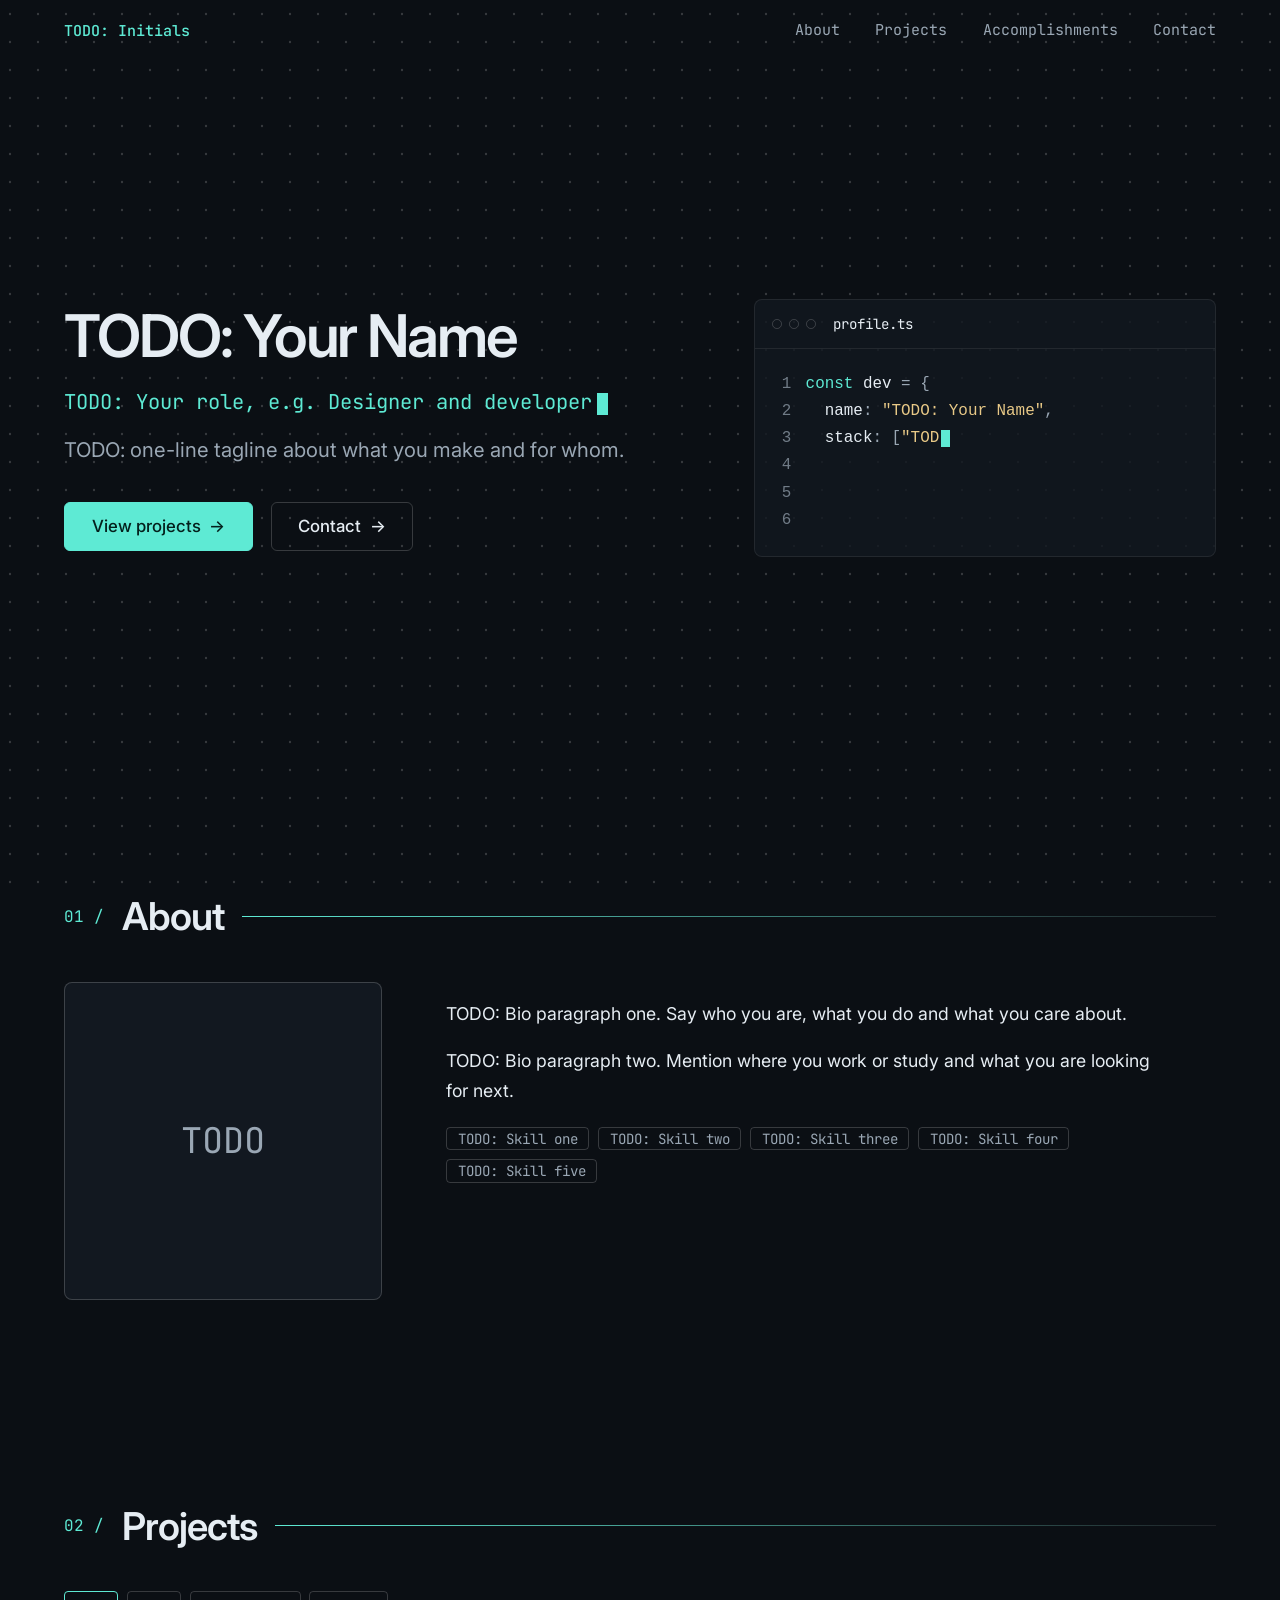
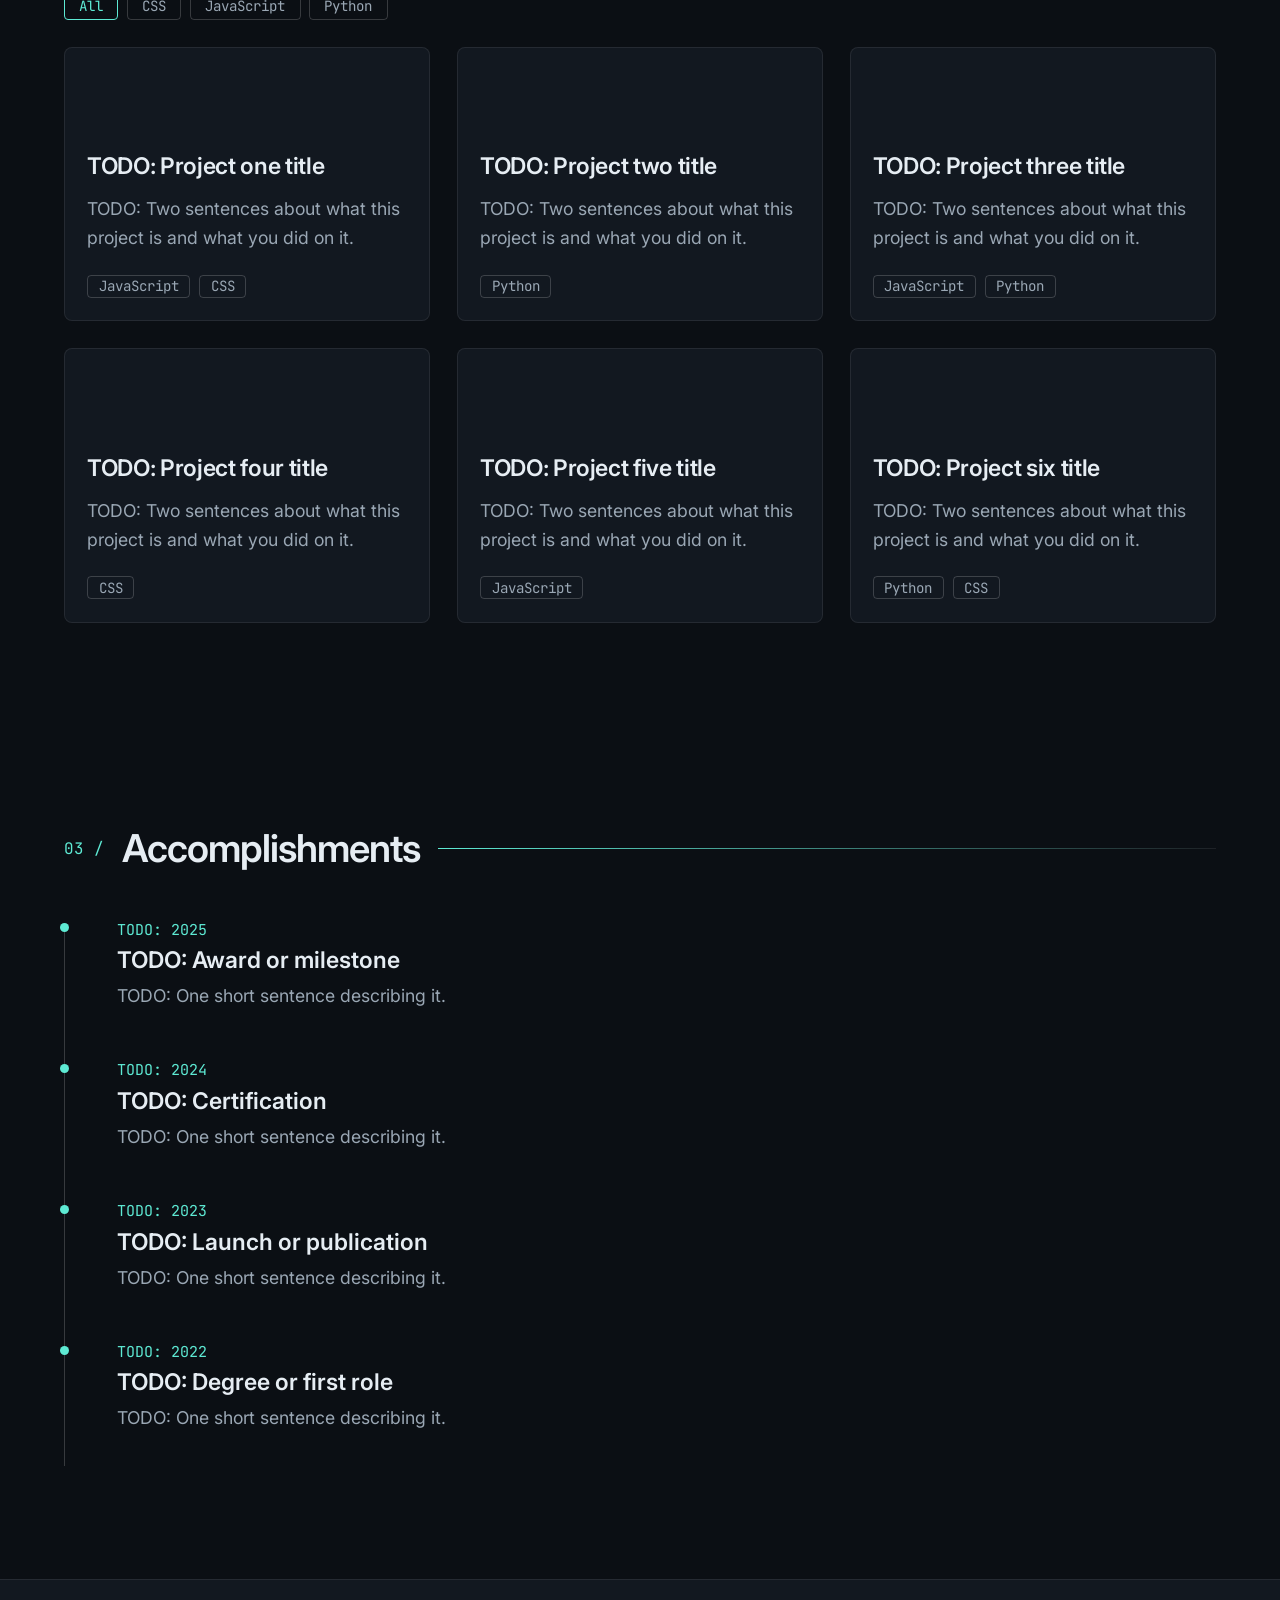
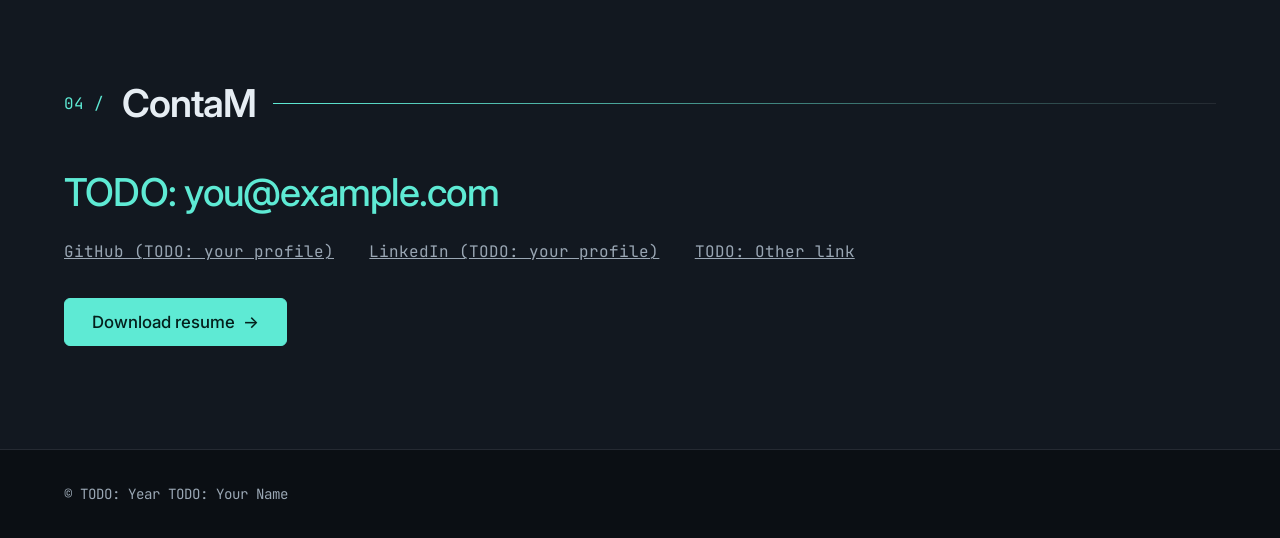
==== commit 346acc26: "Replace the Demo and Code links with a Repo link Each project now links straight to its GitHub repo," ====
--- a/index.html
+++ b/index.html
@@ -84,7 +84,7 @@
           <h3>TODO: Project one title</h3>
           <p>TODO: Two sentences about what this project is and what you did on it.</p>
           <ul class="tags"><li>JavaScript</li><li>CSS</li></ul>
-          <p class="links"><a href="#">Demo<span class="sr"> of TODO: Project one</span></a> <a href="#">Code<span class="sr"> of TODO: Project one</span></a></p>
+          <p class="links"><a href="https://github.com/V1RU5-X/TODO-project-one" target="_blank" rel="noopener">Repo<span class="sr"> of TODO: Project one</span></a></p>
         <details class="case">
             <summary>Case study</summary>
             <dl>
@@ -99,7 +99,7 @@
           <h3>TODO: Project two title</h3>
           <p>TODO: Two sentences about what this project is and what you did on it.</p>
           <ul class="tags"><li>Python</li></ul>
-          <p class="links"><a href="#">Demo<span class="sr"> of TODO: Project two</span></a> <a href="#">Code<span class="sr"> of TODO: Project two</span></a></p>
+          <p class="links"><a href="https://github.com/V1RU5-X/TODO-project-two" target="_blank" rel="noopener">Repo<span class="sr"> of TODO: Project two</span></a></p>
         <details class="case">
             <summary>Case study</summary>
             <dl>
@@ -114,7 +114,7 @@
           <h3>TODO: Project three title</h3>
           <p>TODO: Two sentences about what this project is and what you did on it.</p>
           <ul class="tags"><li>JavaScript</li><li>Python</li></ul>
-          <p class="links"><a href="#">Demo<span class="sr"> of TODO: Project three</span></a> <a href="#">Code<span class="sr"> of TODO: Project three</span></a></p>
+          <p class="links"><a href="https://github.com/V1RU5-X/TODO-project-three" target="_blank" rel="noopener">Repo<span class="sr"> of TODO: Project three</span></a></p>
         <details class="case">
             <summary>Case study</summary>
             <dl>
@@ -129,7 +129,7 @@
           <h3>TODO: Project four title</h3>
           <p>TODO: Two sentences about what this project is and what you did on it.</p>
           <ul class="tags"><li>CSS</li></ul>
-          <p class="links"><a href="#">Demo<span class="sr"> of TODO: Project four</span></a> <a href="#">Code<span class="sr"> of TODO: Project four</span></a></p>
+          <p class="links"><a href="https://github.com/V1RU5-X/TODO-project-four" target="_blank" rel="noopener">Repo<span class="sr"> of TODO: Project four</span></a></p>
         <details class="case">
             <summary>Case study</summary>
             <dl>
@@ -144,7 +144,7 @@
           <h3>TODO: Project five title</h3>
           <p>TODO: Two sentences about what this project is and what you did on it.</p>
           <ul class="tags"><li>JavaScript</li></ul>
-          <p class="links"><a href="#">Demo<span class="sr"> of TODO: Project five</span></a> <a href="#">Code<span class="sr"> of TODO: Project five</span></a></p>
+          <p class="links"><a href="https://github.com/V1RU5-X/TODO-project-five" target="_blank" rel="noopener">Repo<span class="sr"> of TODO: Project five</span></a></p>
           <details class="case">
             <summary>Case study</summary>
             <dl>
@@ -159,7 +159,7 @@
           <h3>TODO: Project six title</h3>
           <p>TODO: Two sentences about what this project is and what you did on it.</p>
           <ul class="tags"><li>Python</li><li>CSS</li></ul>
-          <p class="links"><a href="#">Demo<span class="sr"> of TODO: Project six</span></a> <a href="#">Code<span class="sr"> of TODO: Project six</span></a></p>
+          <p class="links"><a href="https://github.com/V1RU5-X/TODO-project-six" target="_blank" rel="noopener">Repo<span class="sr"> of TODO: Project six</span></a></p>
           <details class="case">
             <summary>Case study</summary>
             <dl>
--- a/style.css
+++ b/style.css
@@ -109,7 +109,7 @@
 /* project cards */
 .cards { display: grid; grid-template-columns: 1fr; gap: 1.5rem; perspective: 1000px; }
 @media (min-width: 48rem) { .cards { grid-template-columns: repeat(2, 1fr); } }
-@media (min-width: 100rem) { .cards { grid-template-columns: repeat(4, 1fr); } } /* media rem = 16px, so ~1600px; keeps 4 tiles from orphaning */
+@media (min-width: 64rem) { .cards { grid-template-columns: repeat(3, 1fr); } }
 .card {
   --rx: 0deg; --ry: 0deg; --gx: 50%; --gy: 50%;
   position: relative; background: var(--surface); border: 1px solid var(--line); border-radius: 8px; padding: 1.75rem;
@@ -131,12 +131,14 @@
 .js .card { display: flex; flex-direction: column; justify-content: flex-end; aspect-ratio: 4 / 3; overflow: hidden; padding: 1.25rem; }
 .card[hidden] { display: none; }
 .js .card .preview { position: absolute; inset: 0; aspect-ratio: auto; z-index: 0; margin: 0; border: 0; border-radius: inherit; opacity: 0; }
-.js .card h3, .js .card > p, .js .card .tags { position: relative; z-index: 1; }
+.js .card h3, .js .card > p, .js .card .tags { z-index: 1; } /* flex items: z-index without position, so .open::after anchors to the card */
+.js .card > p, .js .card .tags { pointer-events: none; } /* sit above the overlay but let clicks through */
 .js .card > p { display: -webkit-box; -webkit-box-orient: vertical; -webkit-line-clamp: 3; line-clamp: 3; overflow: hidden; }
 .js .card .tags { margin: .75rem 0 0; }
 .js .card .links, .js .card .case { display: none; } /* shown in the dialog instead */
 .open { position: static; font: inherit; letter-spacing: inherit; color: inherit; background: none; border: 0; padding: 0; text-align: left; cursor: pointer; }
 .open::after { content: ""; position: absolute; inset: 0; z-index: 2; } /* whole tile is the click target */
+.js .card { cursor: pointer; }
 .open:focus-visible { outline: none; }
 .card:has(.open:focus-visible) { outline: 2px solid var(--accent); outline-offset: 3px; }
 @media (hover: hover) and (pointer: fine) and (prefers-reduced-motion: no-preference) {
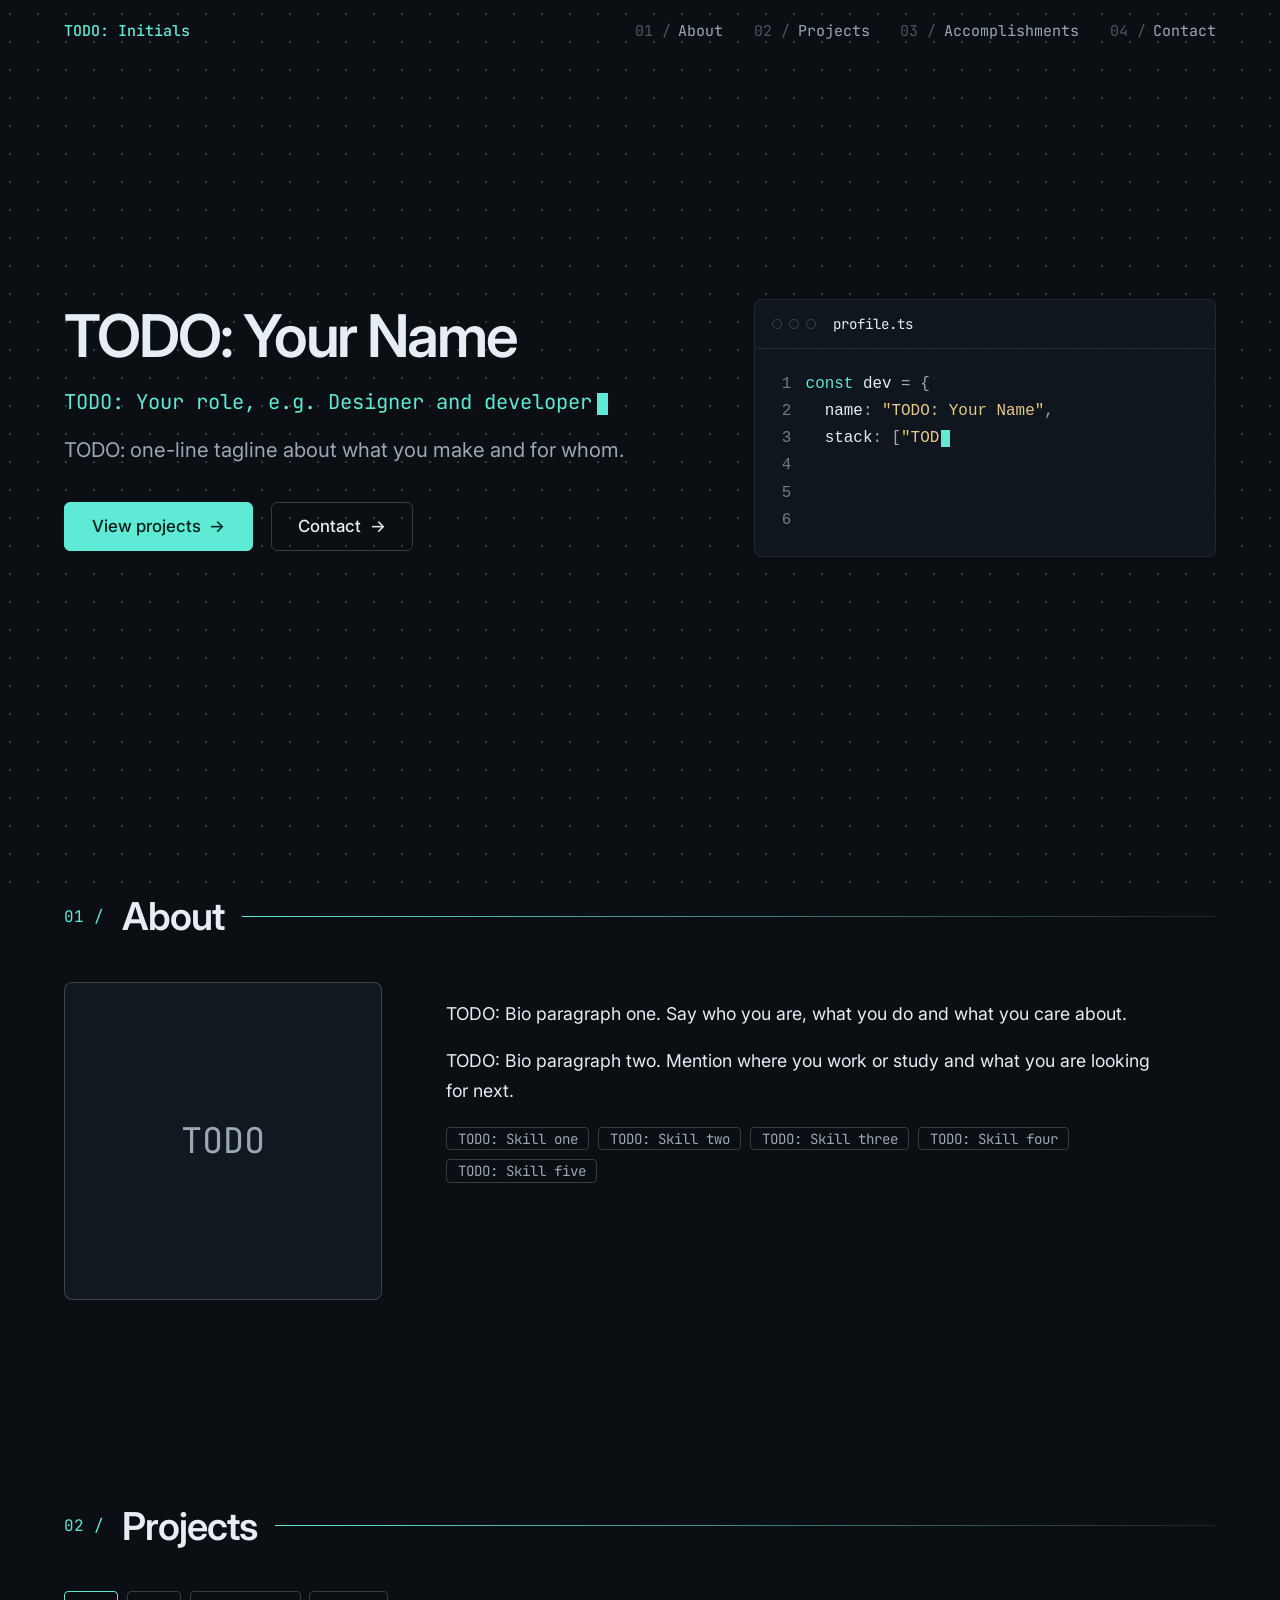
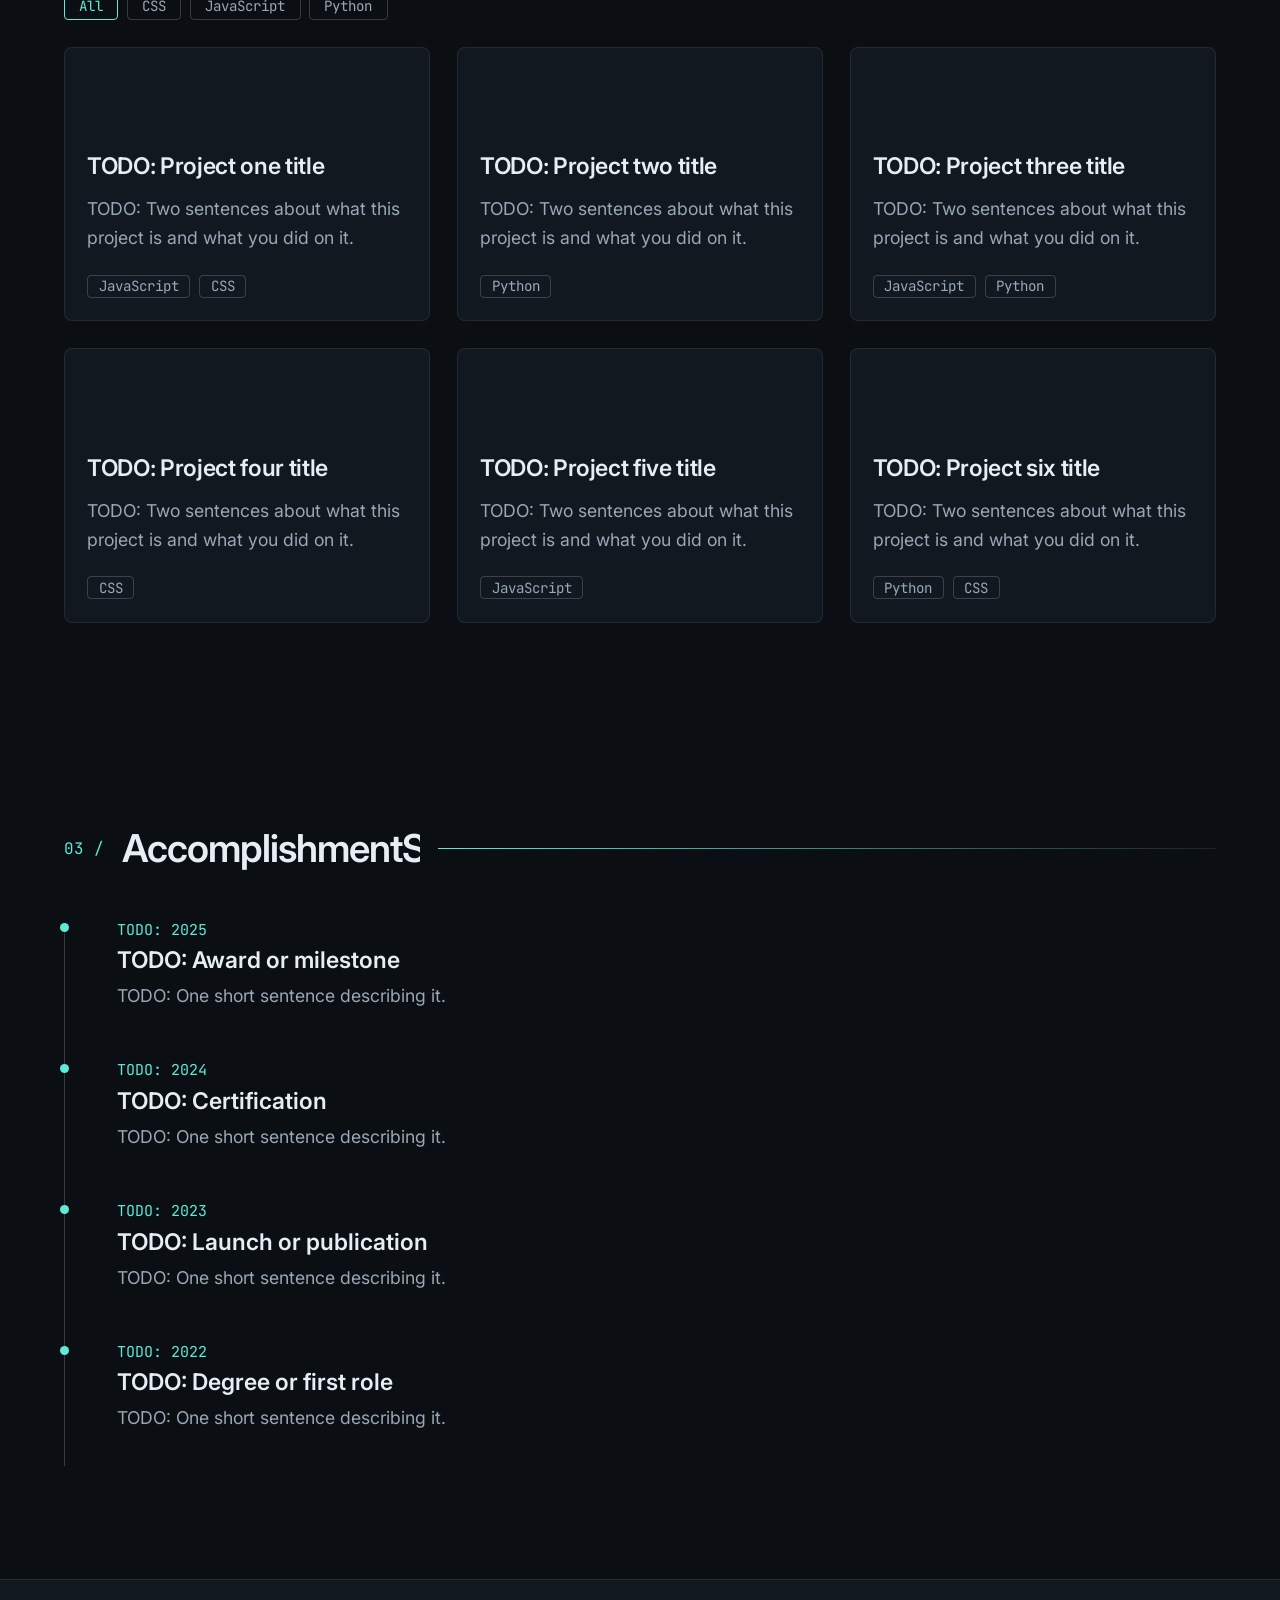
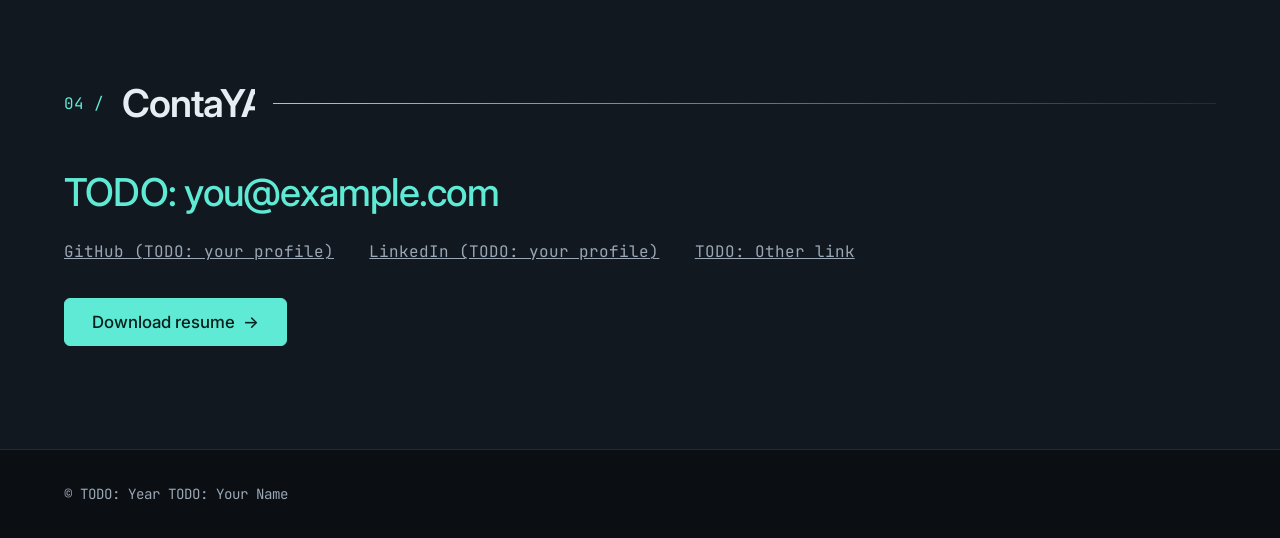
==== commit 72a59405: "Add a favicon and a link-preview card Shared links used to show TODO text and a blank tab icon. Now " ====
--- a/index.html
+++ b/index.html
@@ -3,11 +3,22 @@
 <head>
 <meta charset="utf-8">
 <meta name="viewport" content="width=device-width, initial-scale=1">
-<title>TODO: Your Name - Portfolio</title>
-<meta name="description" content="TODO: one-line description of your portfolio">
+<title>Farbod Tajik | Software Developer</title>
+<meta name="description" content="Junior software developer who cares about the details. Projects, experience and how to reach me. Open to my first role.">
 <meta name="color-scheme" content="dark">
 <meta name="theme-color" content="#0b0f14">
-<link rel="icon" href="data:,">
+<link rel="icon" href="favicon.svg" type="image/svg+xml">
+<link rel="canonical" href="https://v1ru5-x.github.io/portfolio/">
+<meta property="og:type" content="website">
+<meta property="og:site_name" content="Farbod Tajik">
+<meta property="og:title" content="Farbod Tajik | Software Developer">
+<meta property="og:description" content="Junior software developer who cares about the details. Projects, experience and how to reach me. Open to my first role.">
+<meta property="og:url" content="https://v1ru5-x.github.io/portfolio/">
+<meta property="og:image" content="https://v1ru5-x.github.io/portfolio/og.png">
+<meta property="og:image:width" content="1200">
+<meta property="og:image:height" content="630">
+<meta property="og:image:alt" content="Farbod Tajik, Software Developer, shown in a dark code editor window.">
+<meta name="twitter:card" content="summary_large_image">
 <link rel="preconnect" href="https://fonts.googleapis.com">
 <link rel="preconnect" href="https://fonts.gstatic.com" crossorigin>
 <link href="https://fonts.googleapis.com/css2?family=Inter:wght@400;500;600&family=JetBrains+Mono:wght@400;500&display=swap" rel="stylesheet">
--- a/style.css
+++ b/style.css
@@ -35,19 +35,35 @@
 
 /* nav */
 .site-header { position: sticky; top: 0; z-index: 50; border-bottom: 1px solid transparent; transition: background-color .3s, border-color .3s, backdrop-filter .3s; }
-.site-header.scrolled { background: rgba(11, 15, 20, .72); backdrop-filter: blur(12px); -webkit-backdrop-filter: blur(12px); border-bottom-color: var(--line); }
+.site-header.scrolled, .site-header:has(.nav-links.open) { background: rgba(11, 15, 20, .72); backdrop-filter: blur(12px); -webkit-backdrop-filter: blur(12px); border-bottom-color: var(--line); }
 .nav { width: var(--wrap); margin-inline: auto; display: flex; align-items: center; justify-content: space-between; min-height: 3.5rem; flex-wrap: wrap; font-family: var(--font-mono); font-size: .85rem; }
 .logo { font-weight: 500; text-decoration: none; color: var(--accent); }
 .nav-links { list-style: none; display: flex; gap: 2rem; margin: 0; padding: 0; }
-.nav-links a { text-decoration: none; color: var(--muted); padding: .25rem 0; background: linear-gradient(var(--accent), var(--accent)) 0 100% / 0 1px no-repeat; transition: background-size .25s, color .2s; }
-.nav-links a:hover, .nav-links a.active { color: var(--ink); background-size: 100% 1px; }
-.nav-links a.active { color: var(--accent); }
+.nav-links a { text-decoration: none; color: var(--muted); transition: color .2s; }
+.nav-links a:hover, .nav-links a:focus-visible { color: var(--ink); }
+/* desktop: numbered links like the section headings; the number is CSS-only (hidden from AT), the caret marks the current section */
+@media (min-width: 721px) {
+  .nav-links { counter-reset: n; gap: clamp(1rem, 2.4vw, 2.25rem); }
+  .nav-links li { counter-increment: n; }
+  .nav-links a { display: inline-block; white-space: nowrap; padding: .25rem 0; } /* inline-block so decode can lock the width */
+  .nav-links a span { display: inline-block; vertical-align: top; } /* decode locks this box, not the link; top-aligned so overflow:hidden does not move its baseline */
+  .nav-links a::before { content: counter(n, decimal-leading-zero) " /" / ""; margin-right: .5em; opacity: .45; }
+  .nav-links a.active { color: var(--accent); }
+  .nav-links a.active::after { content: "" / ""; display: inline-block; width: .55em; height: 1.1em; margin-left: .25em; vertical-align: text-bottom; background: var(--accent); animation: blink 1.1s steps(1) infinite; }
+}
 .nav-toggle { display: none; font: 500 .85rem var(--font-mono); color: var(--ink); background: none; border: 1px solid var(--line-strong); border-radius: 6px; padding: .35rem .9rem; cursor: pointer; }
 @media (max-width: 720px) {
   .nav-toggle { display: block; }
   .nav-links { display: none; flex-direction: column; gap: 0; width: 100%; padding-bottom: .75rem; }
   .nav-links.open { display: flex; }
-  .nav-links a { display: block; padding: .6rem 0; background-image: none; }
+  .nav-links a { display: block; padding: .6rem 0; }
+  .nav-links a.active { color: var(--accent); }
+  .logo { display: flex; align-items: center; min-height: 3.5rem; } /* holds the first row's height so the toggle doesn't move */
+  .nav-toggle-label { display: inline-block; vertical-align: top; } /* lets decode lock its width without moving the baseline */
+  /* With JS the panel grows open, then script.js types the links; closed links stay out of the tab order */
+  .js .nav-links { display: flex; interpolate-size: allow-keywords; height: 0; padding-bottom: 0; overflow: clip; visibility: hidden; transition: height .2s, padding .2s, visibility 0s .2s; }
+  .js .nav-links.open { height: auto; padding-bottom: .75rem; visibility: visible; transition: height .2s, padding .2s; }
+  .js .nav-links a { min-height: calc(1lh + 1.2rem); } /* empty links keep their row while typing */
 }
 
 /* hero */
@@ -136,10 +152,10 @@
 .js .card > p { display: -webkit-box; -webkit-box-orient: vertical; -webkit-line-clamp: 3; line-clamp: 3; overflow: hidden; }
 .js .card .tags { margin: .75rem 0 0; }
 .js .card .links, .js .card .case { display: none; } /* shown in the dialog instead */
-.open { position: static; font: inherit; letter-spacing: inherit; color: inherit; background: none; border: 0; padding: 0; text-align: left; cursor: pointer; }
-.open::after { content: ""; position: absolute; inset: 0; z-index: 2; } /* whole tile is the click target */
+.card .open { position: static; font: inherit; letter-spacing: inherit; color: inherit; background: none; border: 0; padding: 0; text-align: left; cursor: pointer; }
+.card .open::after { content: ""; position: absolute; inset: 0; z-index: 2; } /* whole tile is the click target; scoped so .nav-links.open never gets it */
 .js .card { cursor: pointer; }
-.open:focus-visible { outline: none; }
+.card .open:focus-visible { outline: none; }
 .card:has(.open:focus-visible) { outline: 2px solid var(--accent); outline-offset: 3px; }
 @media (hover: hover) and (pointer: fine) and (prefers-reduced-motion: no-preference) {
   .js .card .preview, .js .card h3, .js .card > p, .js .card .tags { transition: opacity .3s ease; }
@@ -176,18 +192,35 @@
 /* project dialog (built by script.js) */
 .project, .palette { width: min(100% - 2rem, 48rem); max-height: 90vh; padding: 0; overflow: hidden; color: var(--ink); background: var(--surface); border: 1px solid var(--line-strong); border-radius: 8px; }
 .project::backdrop, .palette::backdrop { background: rgba(5, 8, 12, .72); }
-.project-body { max-height: 90vh; overflow: auto; padding: 1.75rem; }
-.project .close { position: absolute; top: .75rem; right: .75rem; z-index: 2; font: 500 .8rem var(--font-mono); color: var(--ink); background: var(--surface); border: 1px solid var(--line-strong); border-radius: 4px; padding: .25rem .8rem; cursor: pointer; transition: color .2s, border-color .2s; }
+.project { width: min(100% - 2rem, 62rem); border-color: var(--line); } /* matches the hero code window */
+.project[open] { display: flex; flex-direction: column; } /* title bar stays put; only the body scrolls */
+.project-body { flex: 1; min-height: 0; overflow: auto; padding: 1.75rem; scrollbar-width: none; }
+.project-body::-webkit-scrollbar { display: none; }
+.project .term-bar { font-family: var(--font-mono); }
+.project .term-bar span { flex: 1; min-width: 0; overflow: hidden; text-overflow: ellipsis; white-space: nowrap; }
+.project .close { margin-left: .6rem; font: 500 .8rem var(--font-mono); color: var(--ink); background: none; border: 1px solid var(--line-strong); border-radius: 4px; padding: .1rem .7rem; cursor: pointer; transition: color .2s, border-color .2s; }
 .project .close:hover { color: var(--accent); border-color: var(--accent); }
+.project-top { display: grid; gap: 1.25rem 2rem; }
+.project-shot .preview { margin: 0; }
 .project h3 { font: 600 1.6rem/1.2 var(--font-sans); letter-spacing: -.015em; margin: 0 0 .75rem; }
-.project p { margin: 0 0 .5rem; color: var(--muted); }
-.project .preview { margin: 0 0 1.5rem; }
-.project .case-body { margin-top: 1.25rem; padding-top: .25rem; border-top: 1px solid var(--line); }
+.project p { margin: 0 0 .75rem; color: var(--muted); }
+.project .tags { margin: .25rem 0 1.25rem; }
+.project .links { margin: 0; }
+.project .links a { display: inline-block; padding: .55rem 1.1rem; border: 1px solid var(--accent); border-radius: 4px; transition: background .2s, color .2s; }
+.project .links a:hover { background: var(--accent); color: var(--on-accent); text-decoration: none; }
+.project .links a:focus-visible { outline: 2px solid var(--accent); outline-offset: 3px; }
+.project-case { margin-top: 1.5rem; padding-top: 1.25rem; border-top: 1px solid var(--line); }
 .project dl { margin: 0; }
+.project dl dt:first-child { margin-top: 0; }
+@media (min-width: 48rem) {
+  .project-top { grid-template-columns: 1fr 1fr; align-items: start; }
+}
 @media (prefers-reduced-motion: no-preference) {
-  .project[open], .palette[open] { animation: pop .25s ease-out; }
+  .palette[open] { animation: pop .25s ease-out; } /* the project dialog grows out of its tile in script.js */
   .project[open]::backdrop, .palette[open]::backdrop { animation: fade .25s ease-out; }
-}
+  .project.shut::backdrop, .palette.shut::backdrop { opacity: 0; transition: opacity .25s; }
+}
+.project { transform-origin: 0 0; } /* FLIP scale runs from the tile's top-left corner */
 /* command palette + toast (built by script.js) */
 .palette { width: min(100% - 2rem, 36rem); max-height: none; margin: 15vh auto auto; }
 .palette-input { display: block; width: 100%; font: 400 1rem var(--font-mono); color: var(--ink); background: none; border: 0; border-bottom: 1px solid var(--line-strong); border-radius: 0; padding: 1rem 1.25rem; outline: none; }
@@ -249,4 +282,6 @@
 .tok-key { color: var(--ink); }
 .tok-str { color: var(--str); }
 .tok-punc { color: var(--muted); }
-.code .caret { margin-left: .1em; }
+.project .caret { margin: 0 -.55em 0 0; width: .5em; height: 1em; } /* zero net width, so typing never reflows the text */
+.project .typed-rest { color: transparent; }
+.code .caret, .nav-links .caret { margin-left: .1em; }
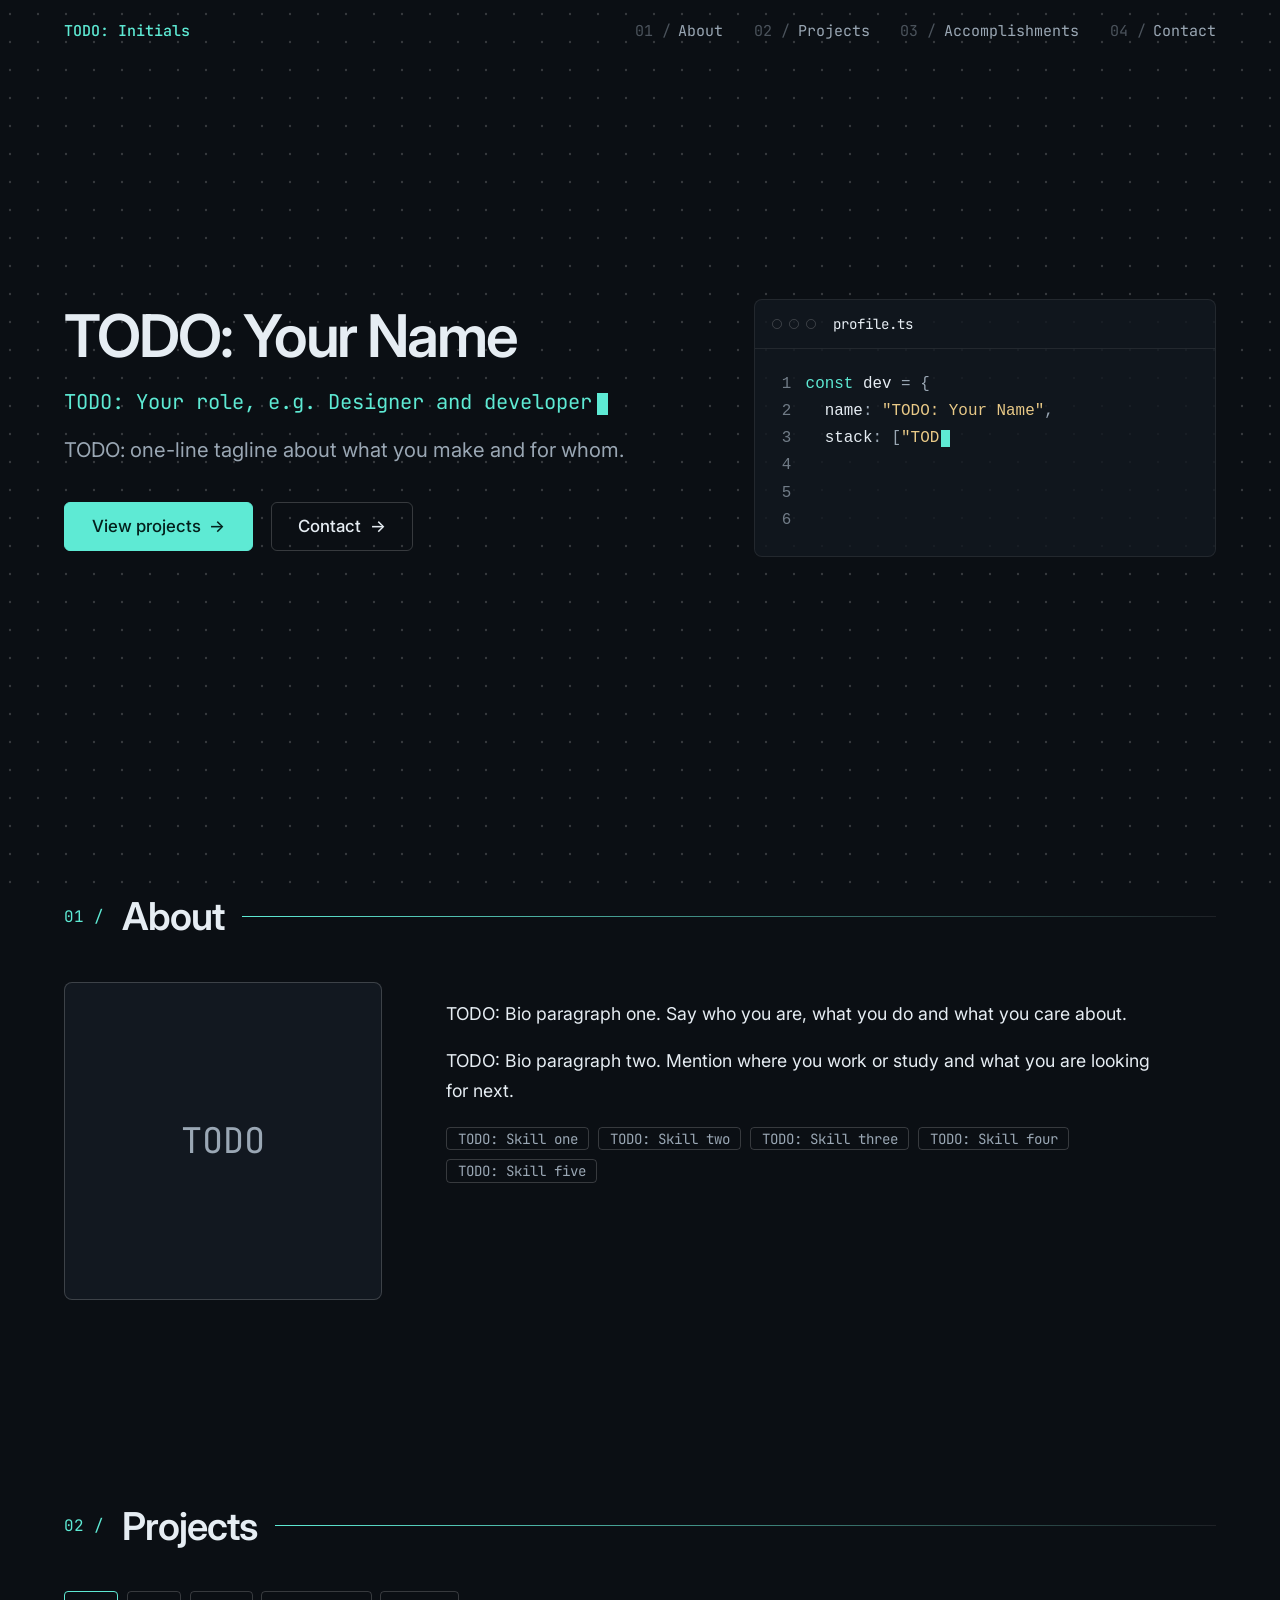
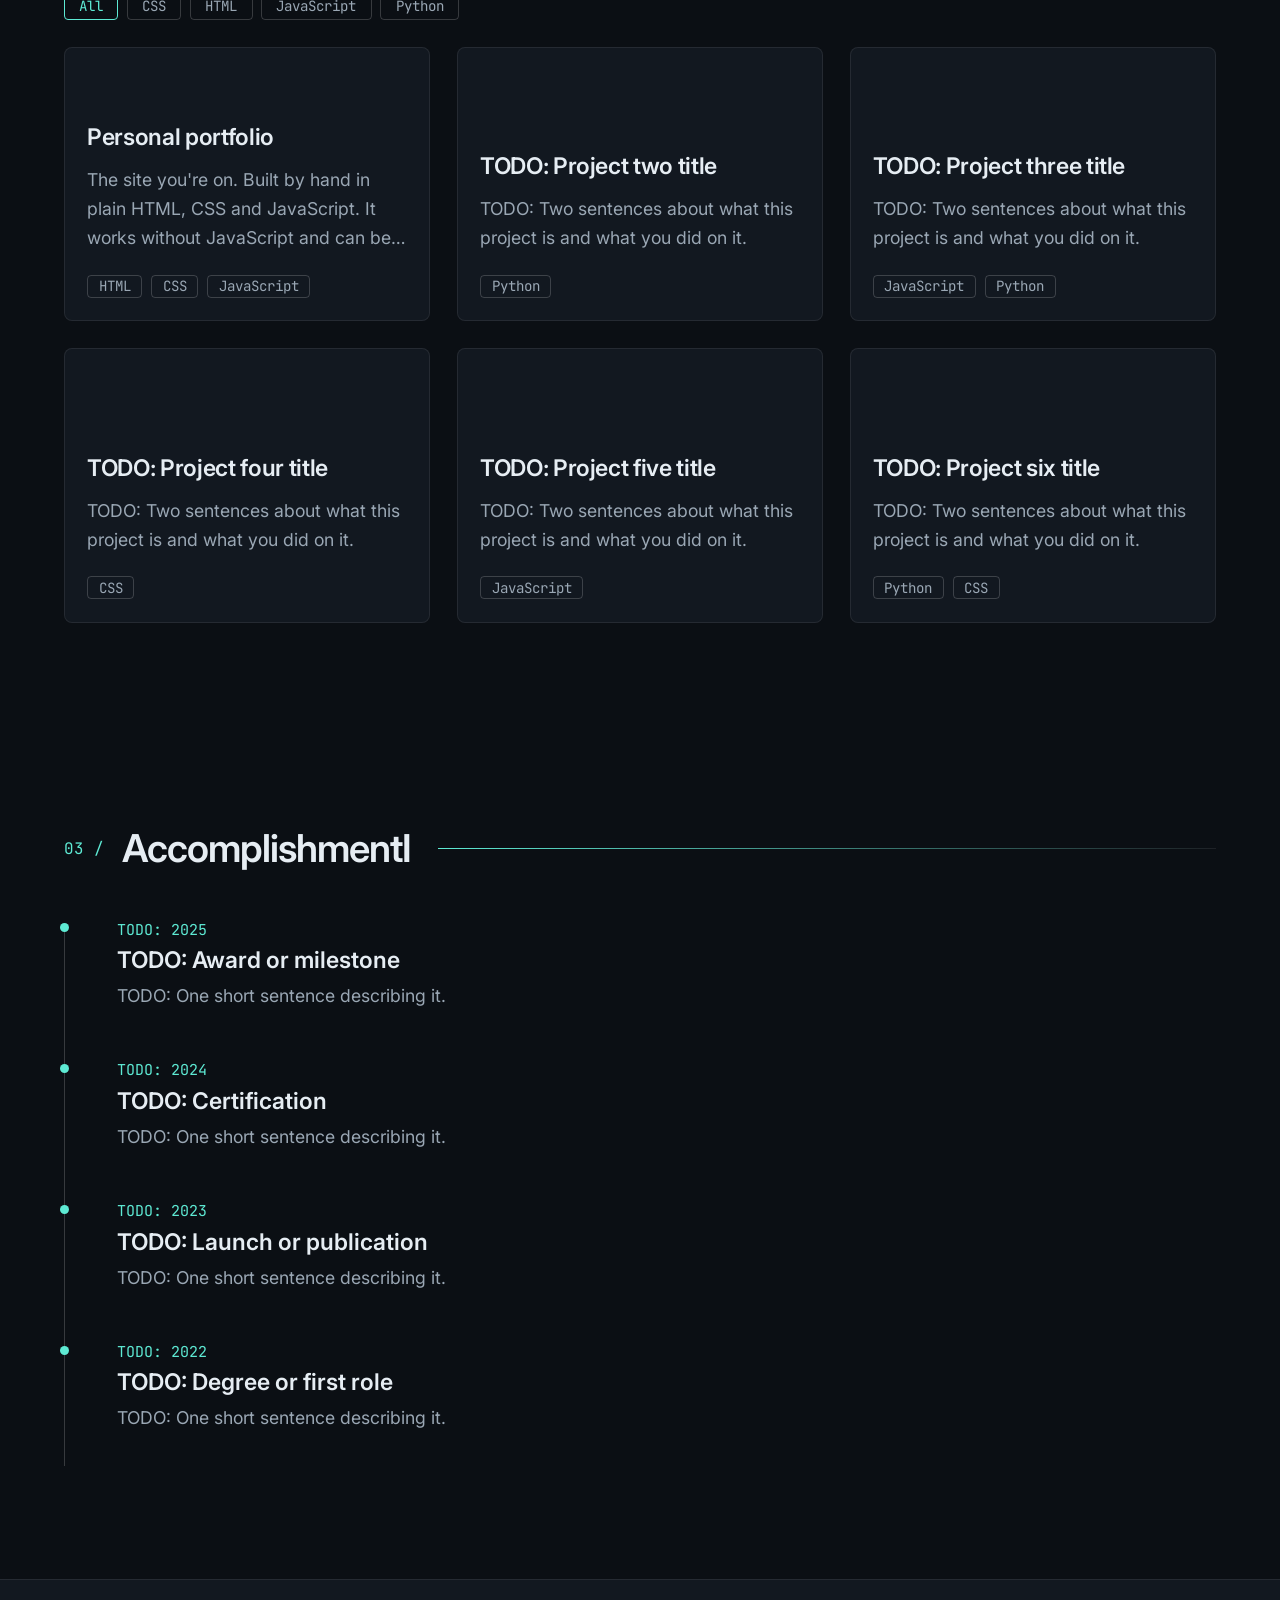
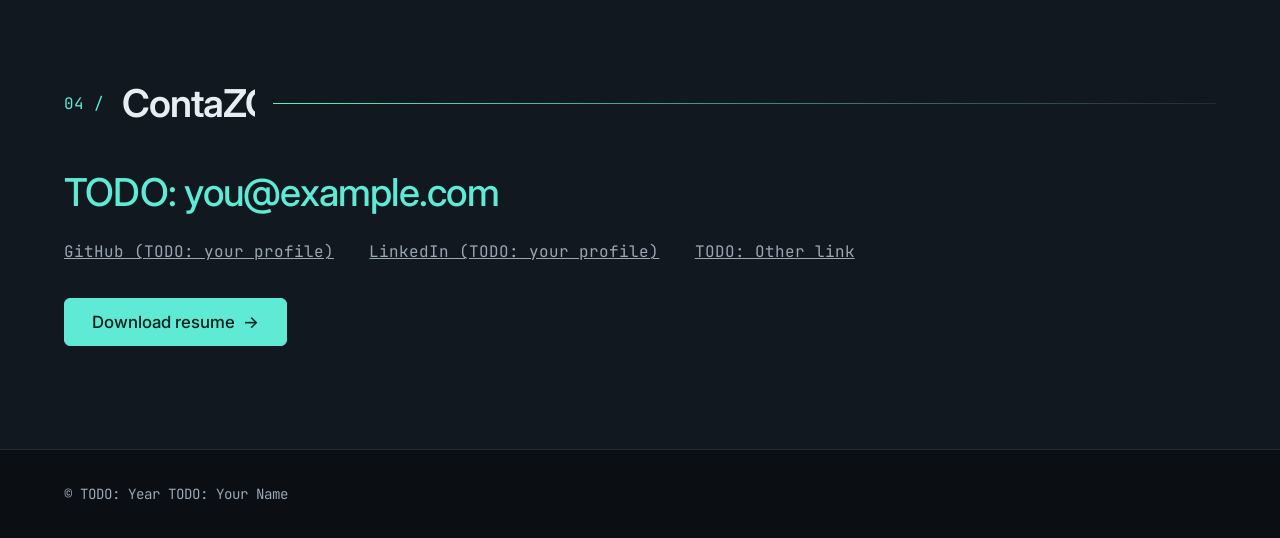
==== commit 348d164b: "Fill in the first project with the portfolio itself Visitors now get one real project with a short c" ====
--- a/index.html
+++ b/index.html
@@ -90,18 +90,18 @@
     <div class="wrap">
       <div class="sec-head reveal"><span class="num" aria-hidden="true">02 /</span><h2 id="projects-title" class="h2">Projects</h2></div>
       <div class="cards">
-        <article class="card reveal" data-tags="JavaScript,CSS">
-          <div class="preview"><img src="previews/project-1.webp" alt="Screenshot of TODO: Project one title" width="1200" height="750" loading="lazy" onerror="this.remove()"></div>
-          <h3>TODO: Project one title</h3>
-          <p>TODO: Two sentences about what this project is and what you did on it.</p>
-          <ul class="tags"><li>JavaScript</li><li>CSS</li></ul>
-          <p class="links"><a href="https://github.com/V1RU5-X/TODO-project-one" target="_blank" rel="noopener">Repo<span class="sr"> of TODO: Project one</span></a></p>
-        <details class="case">
-            <summary>Case study</summary>
-            <dl>
-              <dt>Problem</dt><dd>TODO: What problem the project set out to solve.</dd>
-              <dt>What I did</dt><dd>TODO: Your role, decisions and the work itself.</dd>
-              <dt>Result</dt><dd>TODO: What changed, with a number if you have one.</dd>
+        <article class="card reveal" data-tags="HTML,CSS,JavaScript">
+          <div class="preview"><img src="previews/project-1.webp" alt="Screenshot of the personal portfolio" width="1200" height="750" loading="lazy" onerror="this.remove()"></div>
+          <h3>Personal portfolio</h3>
+          <p>The site you're on. Built by hand in plain HTML, CSS and JavaScript. It works without JavaScript and can be used entirely from the keyboard.</p>
+          <ul class="tags"><li>HTML</li><li>CSS</li><li>JavaScript</li></ul>
+          <p class="links"><a href="https://github.com/V1RU5-X/portfolio" target="_blank" rel="noopener">Repo<span class="sr"> of Personal portfolio</span></a></p>
+        <details class="case">
+            <summary>Case study</summary>
+            <dl>
+              <dt>Problem</dt><dd>I needed a place to show hiring managers my work, and I wanted the site itself to show I understand the fundamentals, not just a framework.</dd>
+              <dt>What I did</dt><dd>I wrote it in plain HTML, CSS and JavaScript with no build step. All the content shows even with JavaScript turned off, and the animations are only added when scripts run. I built accessibility in from the start: a skip link, full keyboard use, the current section announced to screen readers, and a reduced-motion mode that turns off every animation. One bug I'm glad I caught: the text-scramble effect on the nav made links briefly unclickable, so I reworked it so links stay usable while they animate.</dd>
+              <dt>Result</dt><dd>A fast site, hosted free on GitHub Pages, that works with JavaScript off, with only a keyboard, and with reduced motion.</dd>
             </dl>
           </details>
         </article>
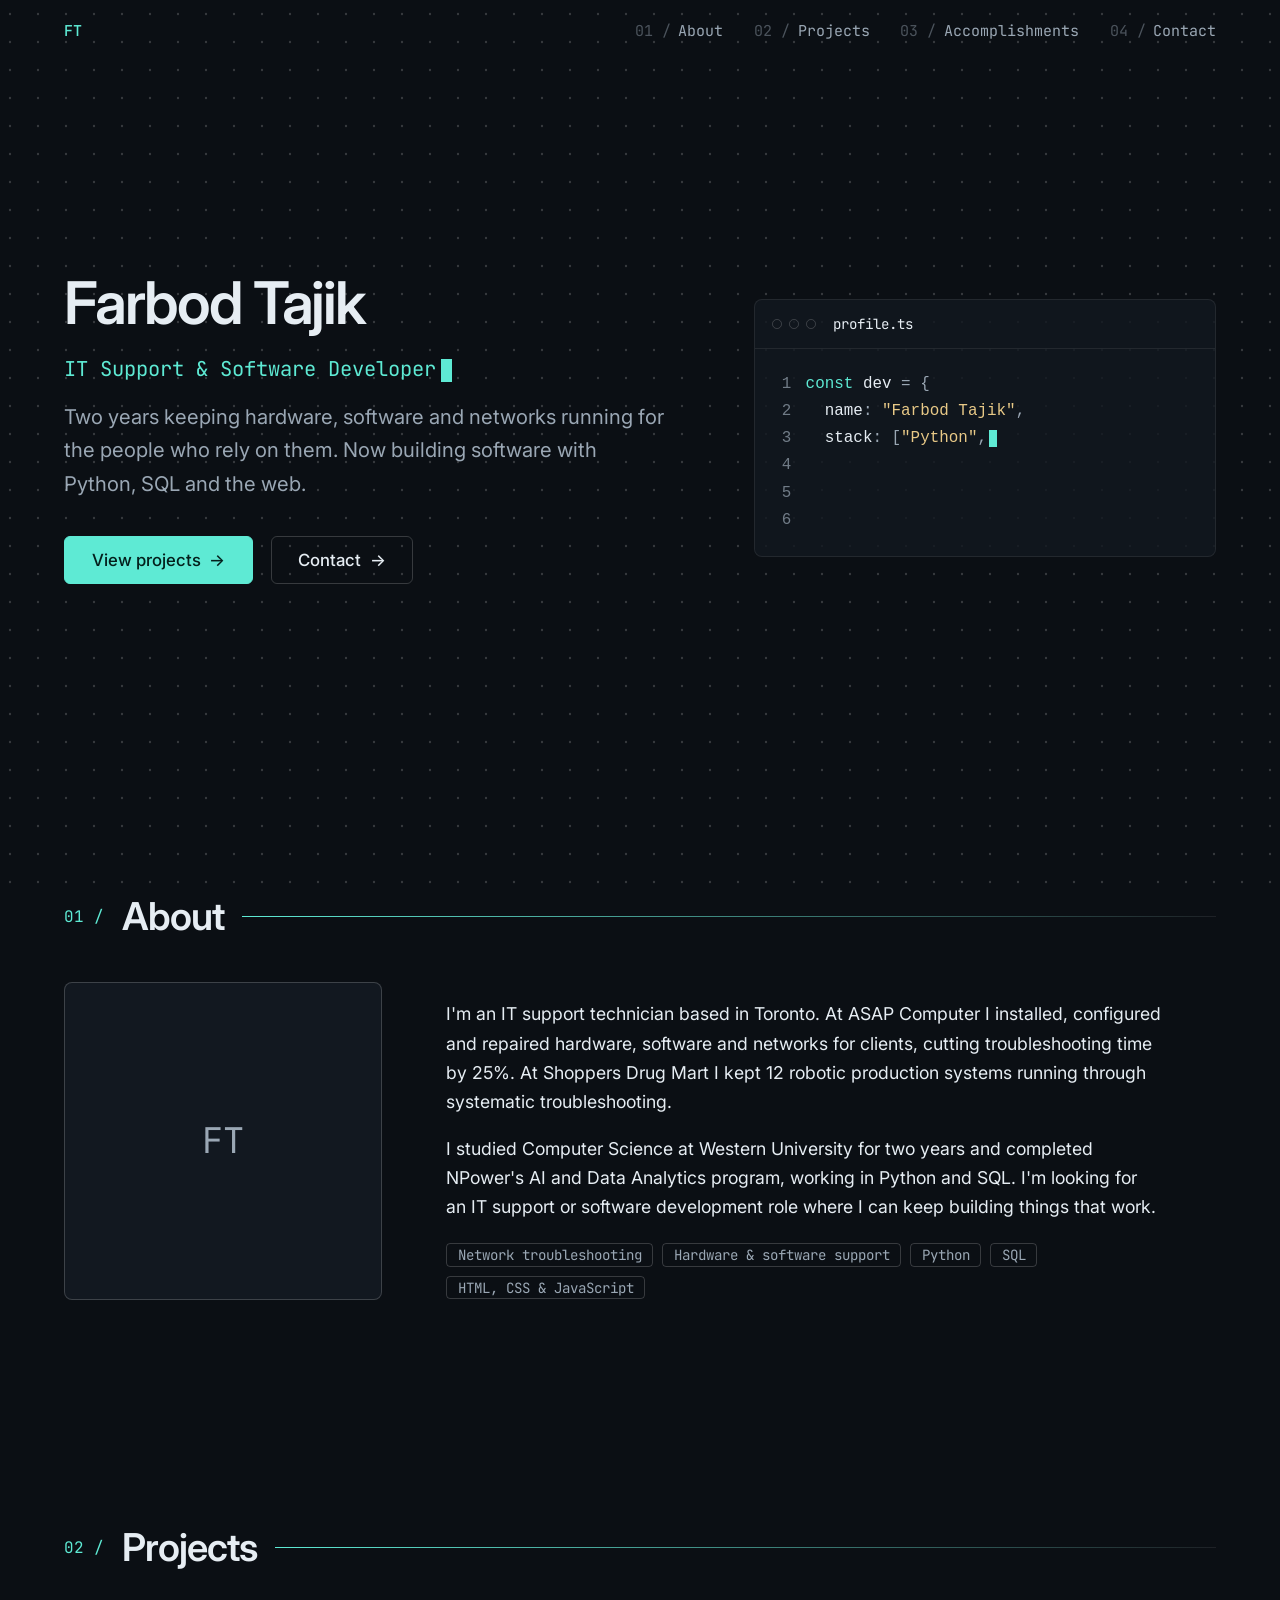
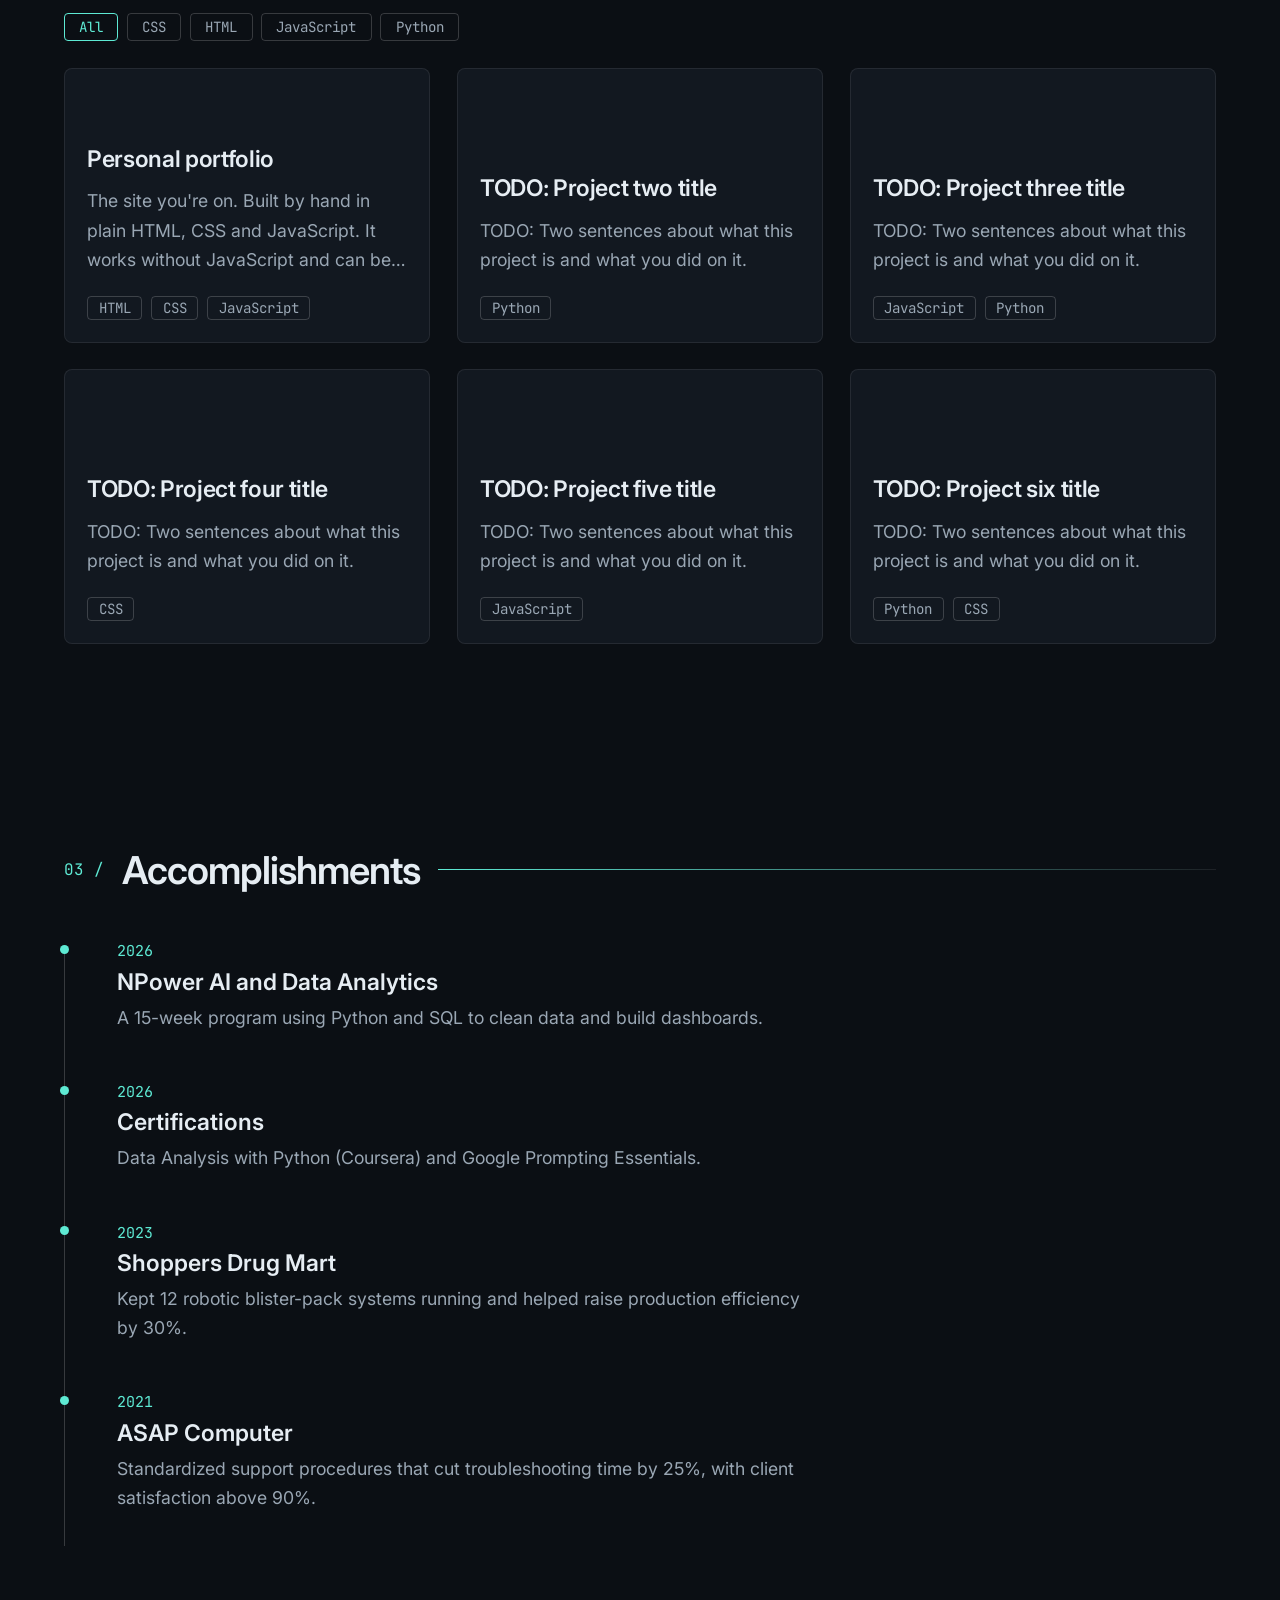
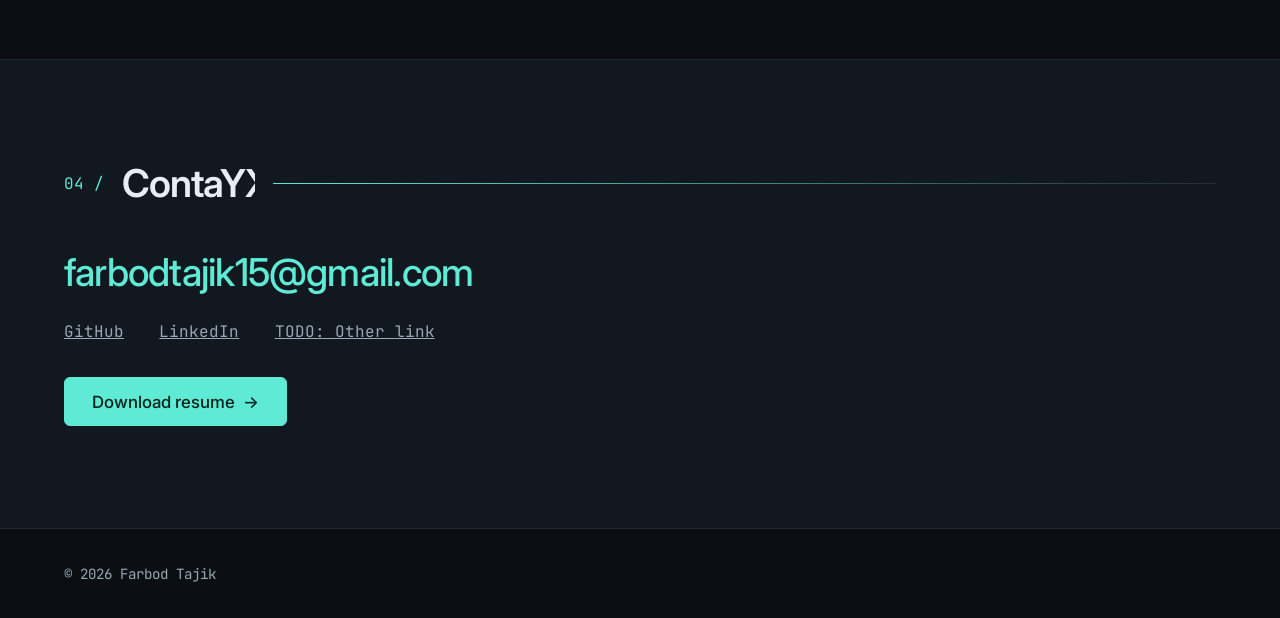
==== commit 862c089b: "Fill in the about, accomplishments and contact details Swaps the placeholders for real details from " ====
--- a/index.html
+++ b/index.html
@@ -3,21 +3,21 @@
 <head>
 <meta charset="utf-8">
 <meta name="viewport" content="width=device-width, initial-scale=1">
-<title>Farbod Tajik | Software Developer</title>
-<meta name="description" content="Junior software developer who cares about the details. Projects, experience and how to reach me. Open to my first role.">
+<title>Farbod Tajik | IT Support &amp; Software Developer</title>
+<meta name="description" content="IT support technician turned developer in Toronto. Two years fixing hardware, software and networks; now building with Python, SQL and the web. Open to IT and software roles.">
 <meta name="color-scheme" content="dark">
 <meta name="theme-color" content="#0b0f14">
 <link rel="icon" href="favicon.svg" type="image/svg+xml">
 <link rel="canonical" href="https://v1ru5-x.github.io/portfolio/">
 <meta property="og:type" content="website">
 <meta property="og:site_name" content="Farbod Tajik">
-<meta property="og:title" content="Farbod Tajik | Software Developer">
-<meta property="og:description" content="Junior software developer who cares about the details. Projects, experience and how to reach me. Open to my first role.">
+<meta property="og:title" content="Farbod Tajik | IT Support &amp; Software Developer">
+<meta property="og:description" content="IT support technician turned developer in Toronto. Two years fixing hardware, software and networks; now building with Python, SQL and the web. Open to IT and software roles.">
 <meta property="og:url" content="https://v1ru5-x.github.io/portfolio/">
 <meta property="og:image" content="https://v1ru5-x.github.io/portfolio/og.png">
 <meta property="og:image:width" content="1200">
 <meta property="og:image:height" content="630">
-<meta property="og:image:alt" content="Farbod Tajik, Software Developer, shown in a dark code editor window.">
+<meta property="og:image:alt" content="Farbod Tajik, IT Support &amp; Software Developer, shown in a dark code editor window.">
 <meta name="twitter:card" content="summary_large_image">
 <link rel="preconnect" href="https://fonts.googleapis.com">
 <link rel="preconnect" href="https://fonts.gstatic.com" crossorigin>
@@ -31,7 +31,7 @@
 
 <header class="site-header">
   <nav class="nav" aria-label="Main">
-    <a class="logo" href="#top">TODO: Initials</a>
+    <a class="logo" href="#top">FT</a>
     <button class="nav-toggle" type="button" aria-expanded="false" aria-controls="nav-links">
       <span class="nav-toggle-label">Menu</span>
     </button>
@@ -48,9 +48,9 @@
   <section class="hero" id="top" aria-labelledby="hero-title">
     <div class="wrap hero-grid">
       <div class="hero-copy">
-        <h1 id="hero-title" class="hero-title" style="--i:0">TODO: Your Name</h1>
-        <p class="hero-role" style="--i:1">TODO: Your role, e.g. Designer and developer<span class="caret" aria-hidden="true"></span></p>
-        <p class="hero-tag" style="--i:2">TODO: one-line tagline about what you make and for whom.</p>
+        <h1 id="hero-title" class="hero-title" style="--i:0">Farbod Tajik</h1>
+        <p class="hero-role" style="--i:1">IT Support &amp; Software Developer<span class="caret" aria-hidden="true"></span></p>
+        <p class="hero-tag" style="--i:2">Two years keeping hardware, software and networks running for the people who rely on them. Now building software with Python, SQL and the web.</p>
         <div class="btn-row" style="--i:3">
           <a class="btn btn-primary" href="#projects">View projects</a>
           <a class="btn btn-ghost" href="#contact">Contact</a>
@@ -58,7 +58,7 @@
       </div>
       <aside class="term" aria-label="At a glance" style="--i:4">
         <div class="term-bar"><i aria-hidden="true"></i><i aria-hidden="true"></i><i aria-hidden="true"></i><span>profile.ts</span></div>
-        <pre class="code"><code><span class="ln"><span class="tok-kw">const</span> <span class="tok-key">dev</span> <span class="tok-punc">=</span> <span class="tok-punc">{</span></span><span class="ln">  <span class="tok-key">name</span><span class="tok-punc">:</span> <span class="tok-str">"TODO: Your Name"</span><span class="tok-punc">,</span></span><span class="ln">  <span class="tok-key">stack</span><span class="tok-punc">:</span> <span class="tok-punc">[</span><span class="tok-str">"TODO"</span><span class="tok-punc">,</span> <span class="tok-str">"TODO"</span><span class="tok-punc">],</span></span><span class="ln">  <span class="tok-key">builds</span><span class="tok-punc">:</span> <span class="tok-str">"TODO: what you build"</span><span class="tok-punc">,</span></span><span class="ln">  <span class="tok-key">openTo</span><span class="tok-punc">:</span> <span class="tok-str">"TODO: roles you want"</span><span class="tok-punc">,</span></span><span class="ln"><span class="tok-punc">};</span></span></code></pre>
+        <pre class="code"><code><span class="ln"><span class="tok-kw">const</span> <span class="tok-key">dev</span> <span class="tok-punc">=</span> <span class="tok-punc">{</span></span><span class="ln">  <span class="tok-key">name</span><span class="tok-punc">:</span> <span class="tok-str">"Farbod Tajik"</span><span class="tok-punc">,</span></span><span class="ln">  <span class="tok-key">stack</span><span class="tok-punc">:</span> <span class="tok-punc">[</span><span class="tok-str">"Python"</span><span class="tok-punc">,</span> <span class="tok-str">"SQL"</span><span class="tok-punc">,</span> <span class="tok-str">"JS"</span><span class="tok-punc">],</span></span><span class="ln">  <span class="tok-key">builds</span><span class="tok-punc">:</span> <span class="tok-str">"tools people can rely on"</span><span class="tok-punc">,</span></span><span class="ln">  <span class="tok-key">openTo</span><span class="tok-punc">:</span> <span class="tok-str">"IT &amp; software dev roles"</span><span class="tok-punc">,</span></span><span class="ln"><span class="tok-punc">};</span></span></code></pre>
       </aside>
     </div>
   </section>
@@ -68,18 +68,18 @@
     <div class="sec-head reveal"><span class="num" aria-hidden="true">01 /</span><h2 id="about-title" class="h2">About</h2></div>
     <div class="about-grid reveal">
       <div class="photo">
-        <span class="photo-fallback" aria-hidden="true">TODO</span>
-        <img src="photo.jpg" alt="TODO: describe your photo, e.g. Portrait of your name smiling" width="400" height="500" onerror="this.remove()">
+        <span class="photo-fallback" aria-hidden="true">FT</span>
+        <img src="photo.jpg" alt="Portrait of Farbod Tajik" width="400" height="500" onerror="this.remove()">
       </div>
       <div>
-        <p>TODO: Bio paragraph one. Say who you are, what you do and what you care about.</p>
-        <p>TODO: Bio paragraph two. Mention where you work or study and what you are looking for next.</p>
+        <p>I'm an IT support technician based in Toronto. At ASAP Computer I installed, configured and repaired hardware, software and networks for clients, cutting troubleshooting time by 25%. At Shoppers Drug Mart I kept 12 robotic production systems running through systematic troubleshooting.</p>
+        <p>I studied Computer Science at Western University for two years and completed NPower's AI and Data Analytics program, working in Python and SQL. I'm looking for an IT support or software development role where I can keep building things that work.</p>
         <ul class="tags" aria-label="Skills">
-          <li class="reveal">TODO: Skill one</li>
-          <li class="reveal">TODO: Skill two</li>
-          <li class="reveal">TODO: Skill three</li>
-          <li class="reveal">TODO: Skill four</li>
-          <li class="reveal">TODO: Skill five</li>
+          <li class="reveal">Network troubleshooting</li>
+          <li class="reveal">Hardware &amp; software support</li>
+          <li class="reveal">Python</li>
+          <li class="reveal">SQL</li>
+          <li class="reveal">HTML, CSS &amp; JavaScript</li>
         </ul>
       </div>
     </div>
@@ -188,10 +188,10 @@
     <div class="wrap">
       <div class="sec-head reveal"><span class="num" aria-hidden="true">03 /</span><h2 id="acc-title" class="h2">Accomplishments</h2></div>
       <ol class="timeline draw">
-        <li class="reveal"><span class="year">TODO: 2025</span><h3>TODO: Award or milestone</h3><p>TODO: One short sentence describing it.</p></li>
-        <li class="reveal"><span class="year">TODO: 2024</span><h3>TODO: Certification</h3><p>TODO: One short sentence describing it.</p></li>
-        <li class="reveal"><span class="year">TODO: 2023</span><h3>TODO: Launch or publication</h3><p>TODO: One short sentence describing it.</p></li>
-        <li class="reveal"><span class="year">TODO: 2022</span><h3>TODO: Degree or first role</h3><p>TODO: One short sentence describing it.</p></li>
+        <li class="reveal"><span class="year">2026</span><h3>NPower AI and Data Analytics</h3><p>A 15-week program using Python and SQL to clean data and build dashboards.</p></li>
+        <li class="reveal"><span class="year">2026</span><h3>Certifications</h3><p>Data Analysis with Python (Coursera) and Google Prompting Essentials.</p></li>
+        <li class="reveal"><span class="year">2023</span><h3>Shoppers Drug Mart</h3><p>Kept 12 robotic blister-pack systems running and helped raise production efficiency by 30%.</p></li>
+        <li class="reveal"><span class="year">2021</span><h3>ASAP Computer</h3><p>Standardized support procedures that cut troubleshooting time by 25%, with client satisfaction above 90%.</p></li>
       </ol>
     </div>
   </section>
@@ -200,10 +200,10 @@
     <div class="wrap">
       <div class="sec-head reveal"><span class="num" aria-hidden="true">04 /</span><h2 id="contact-title" class="h2">Contact</h2></div>
       <div class="reveal">
-      <p class="contact-lead"><a href="mailto:todo@example.com">TODO: you@example.com</a></p>
+      <p class="contact-lead"><a href="mailto:farbodtajik15@gmail.com">farbodtajik15@gmail.com</a></p>
       <ul class="socials">
-        <li><a href="https://github.com/">GitHub (TODO: your profile)</a></li>
-        <li><a href="https://www.linkedin.com/">LinkedIn (TODO: your profile)</a></li>
+        <li><a href="https://github.com/V1RU5-X">GitHub</a></li>
+        <li><a href="https://www.linkedin.com/in/farbodtajik/">LinkedIn</a></li>
         <li><a href="https://example.com/">TODO: Other link</a></li>
       </ul>
       <a class="btn btn-primary" href="resume.pdf" download>Download resume</a>
@@ -213,7 +213,7 @@
 </main>
 
 <footer class="site-footer">
-  <div class="wrap"><p>&copy; TODO: Year TODO: Your Name</p></div>
+  <div class="wrap"><p>&copy; 2026 Farbod Tajik</p></div>
 </footer>
 
 <script src="script.js"></script>
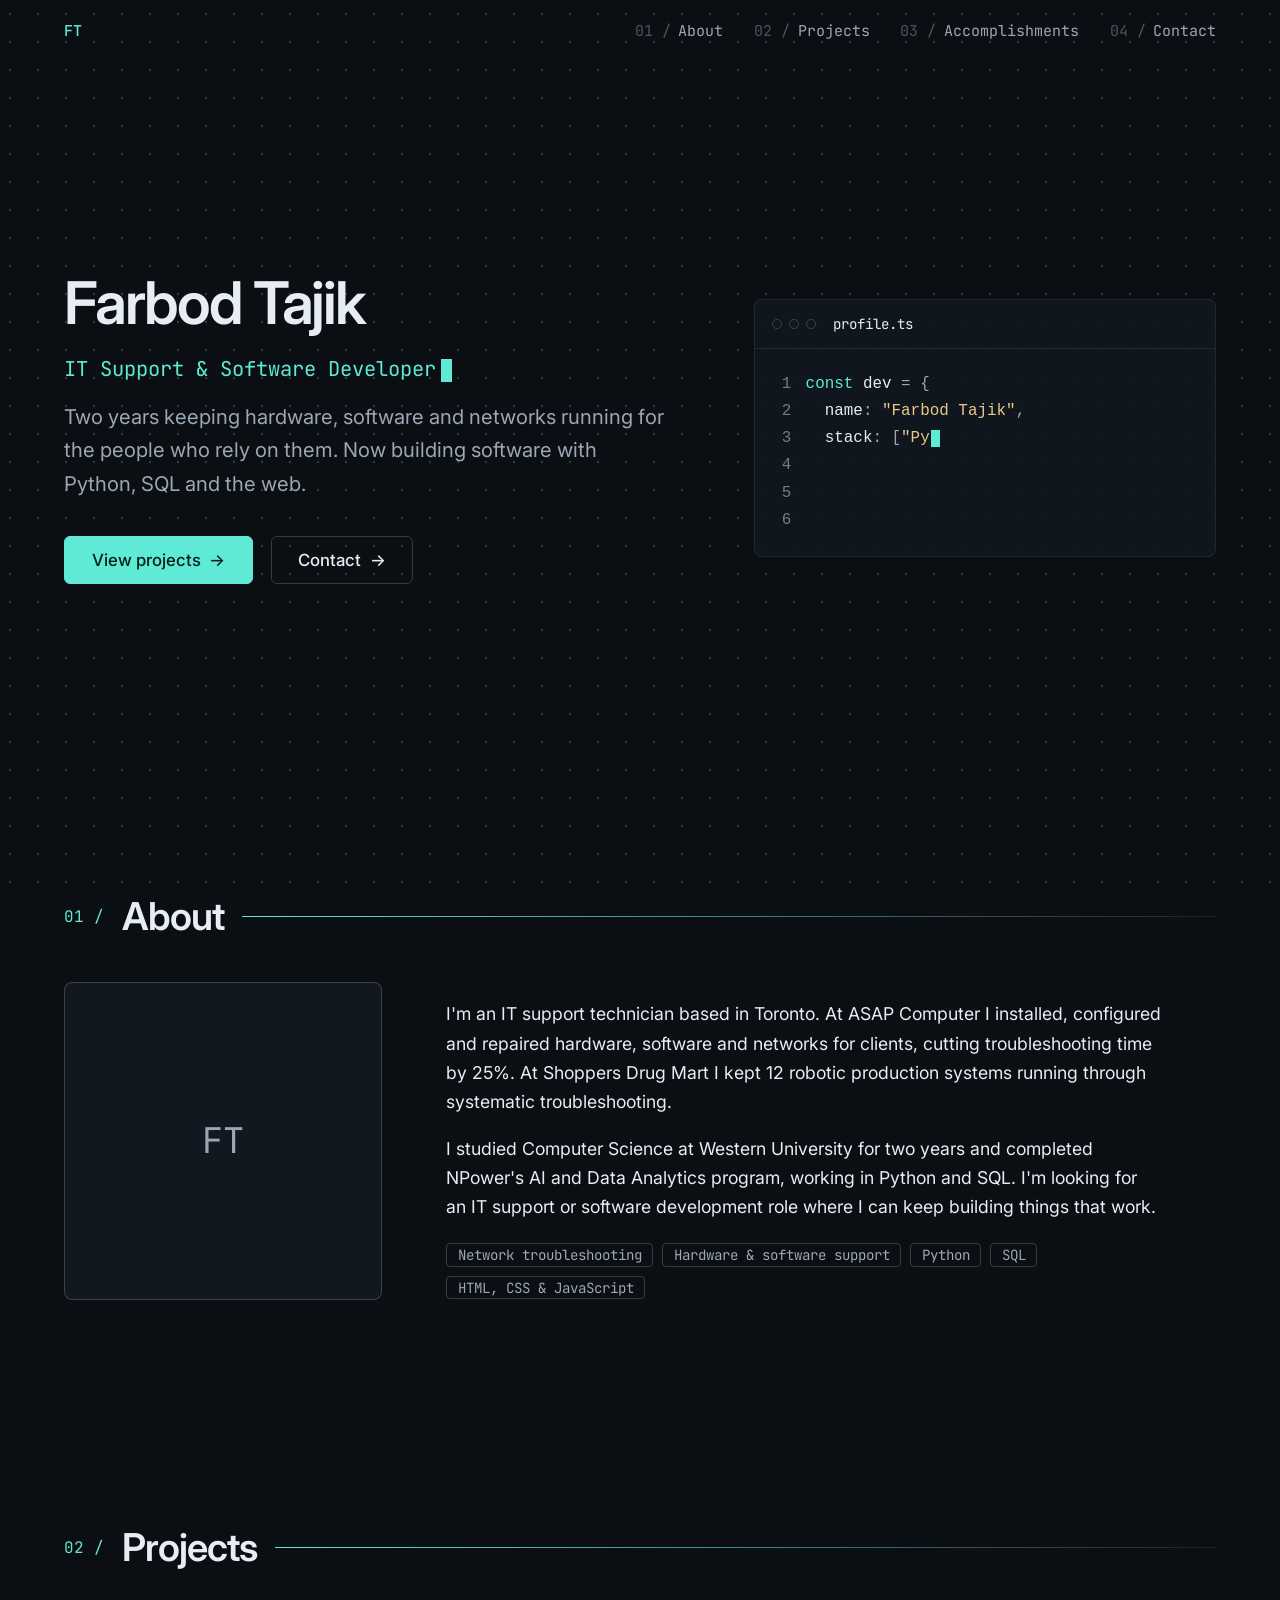
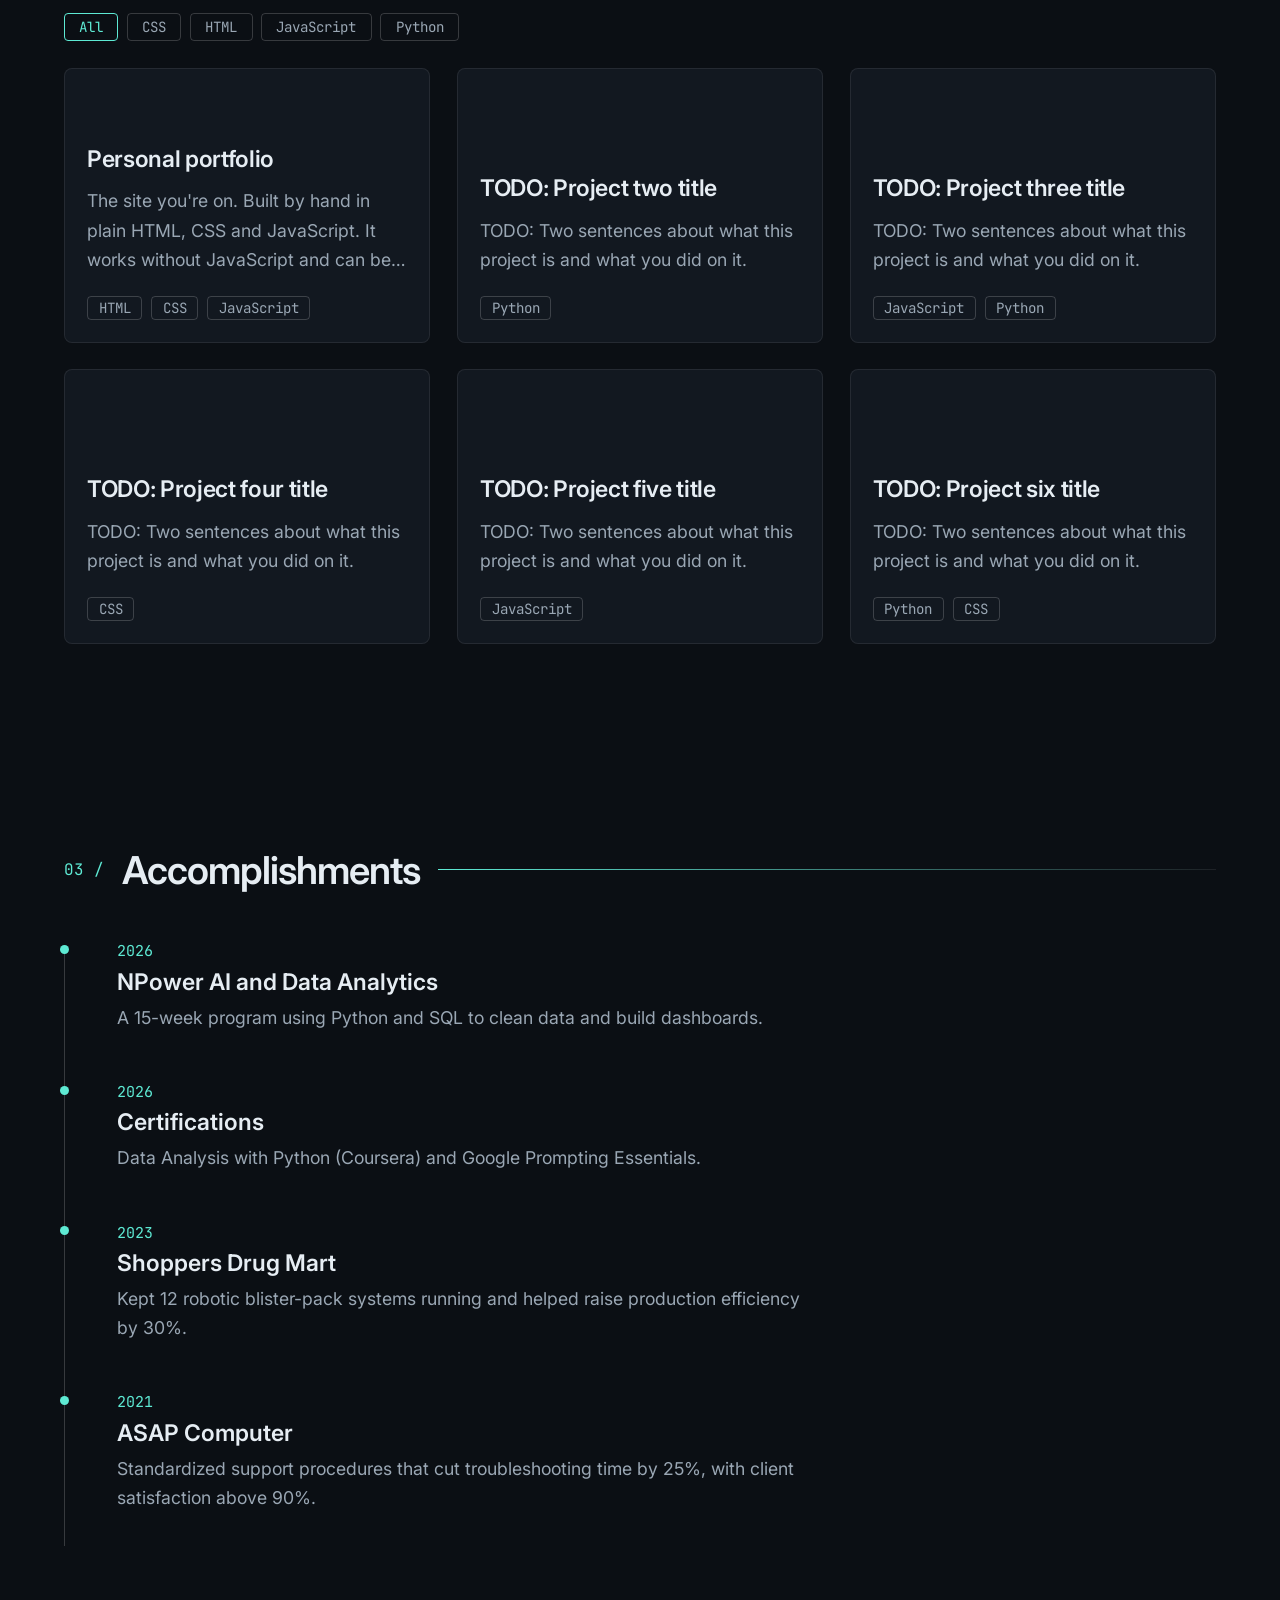
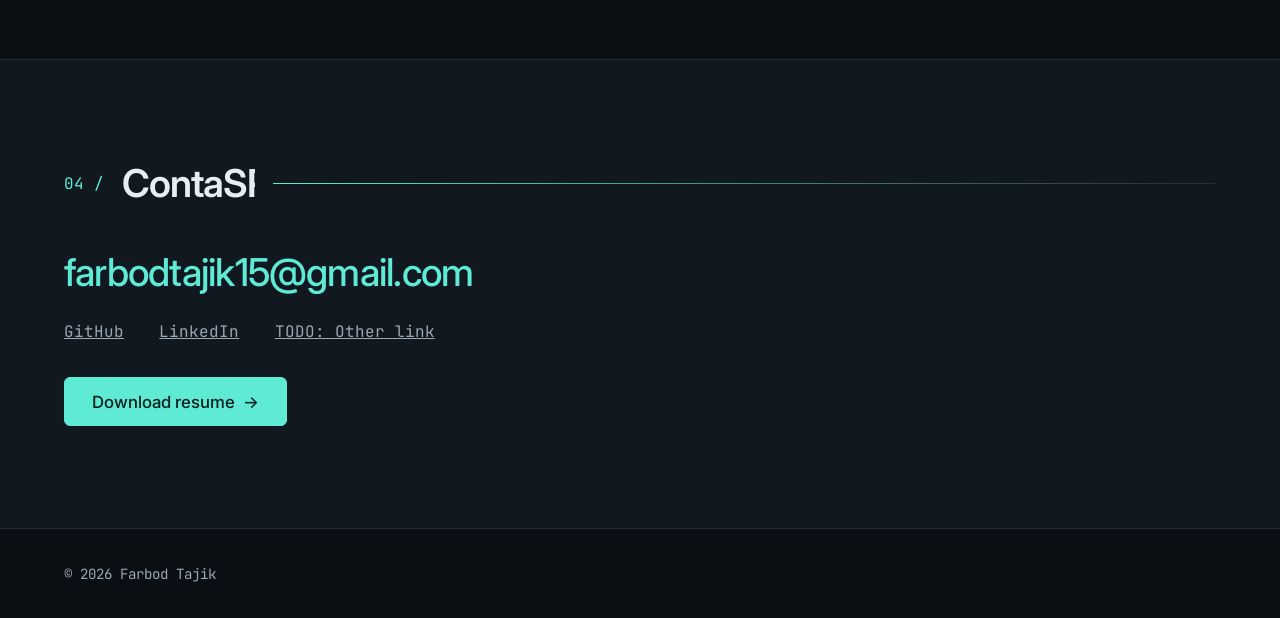
==== commit 0829625d: "Shorten the role in the page title "IT Support & Software Developer" got cut off in browser tabs, so" ====
--- a/index.html
+++ b/index.html
@@ -3,7 +3,7 @@
 <head>
 <meta charset="utf-8">
 <meta name="viewport" content="width=device-width, initial-scale=1">
-<title>Farbod Tajik | IT Support &amp; Software Developer</title>
+<title>Farbod Tajik | IT &amp; Software Dev</title>
 <meta name="description" content="IT support technician turned developer in Toronto. Two years fixing hardware, software and networks; now building with Python, SQL and the web. Open to IT and software roles.">
 <meta name="color-scheme" content="dark">
 <meta name="theme-color" content="#0b0f14">
@@ -11,7 +11,7 @@
 <link rel="canonical" href="https://v1ru5-x.github.io/portfolio/">
 <meta property="og:type" content="website">
 <meta property="og:site_name" content="Farbod Tajik">
-<meta property="og:title" content="Farbod Tajik | IT Support &amp; Software Developer">
+<meta property="og:title" content="Farbod Tajik | IT &amp; Software Dev">
 <meta property="og:description" content="IT support technician turned developer in Toronto. Two years fixing hardware, software and networks; now building with Python, SQL and the web. Open to IT and software roles.">
 <meta property="og:url" content="https://v1ru5-x.github.io/portfolio/">
 <meta property="og:image" content="https://v1ru5-x.github.io/portfolio/og.png">
